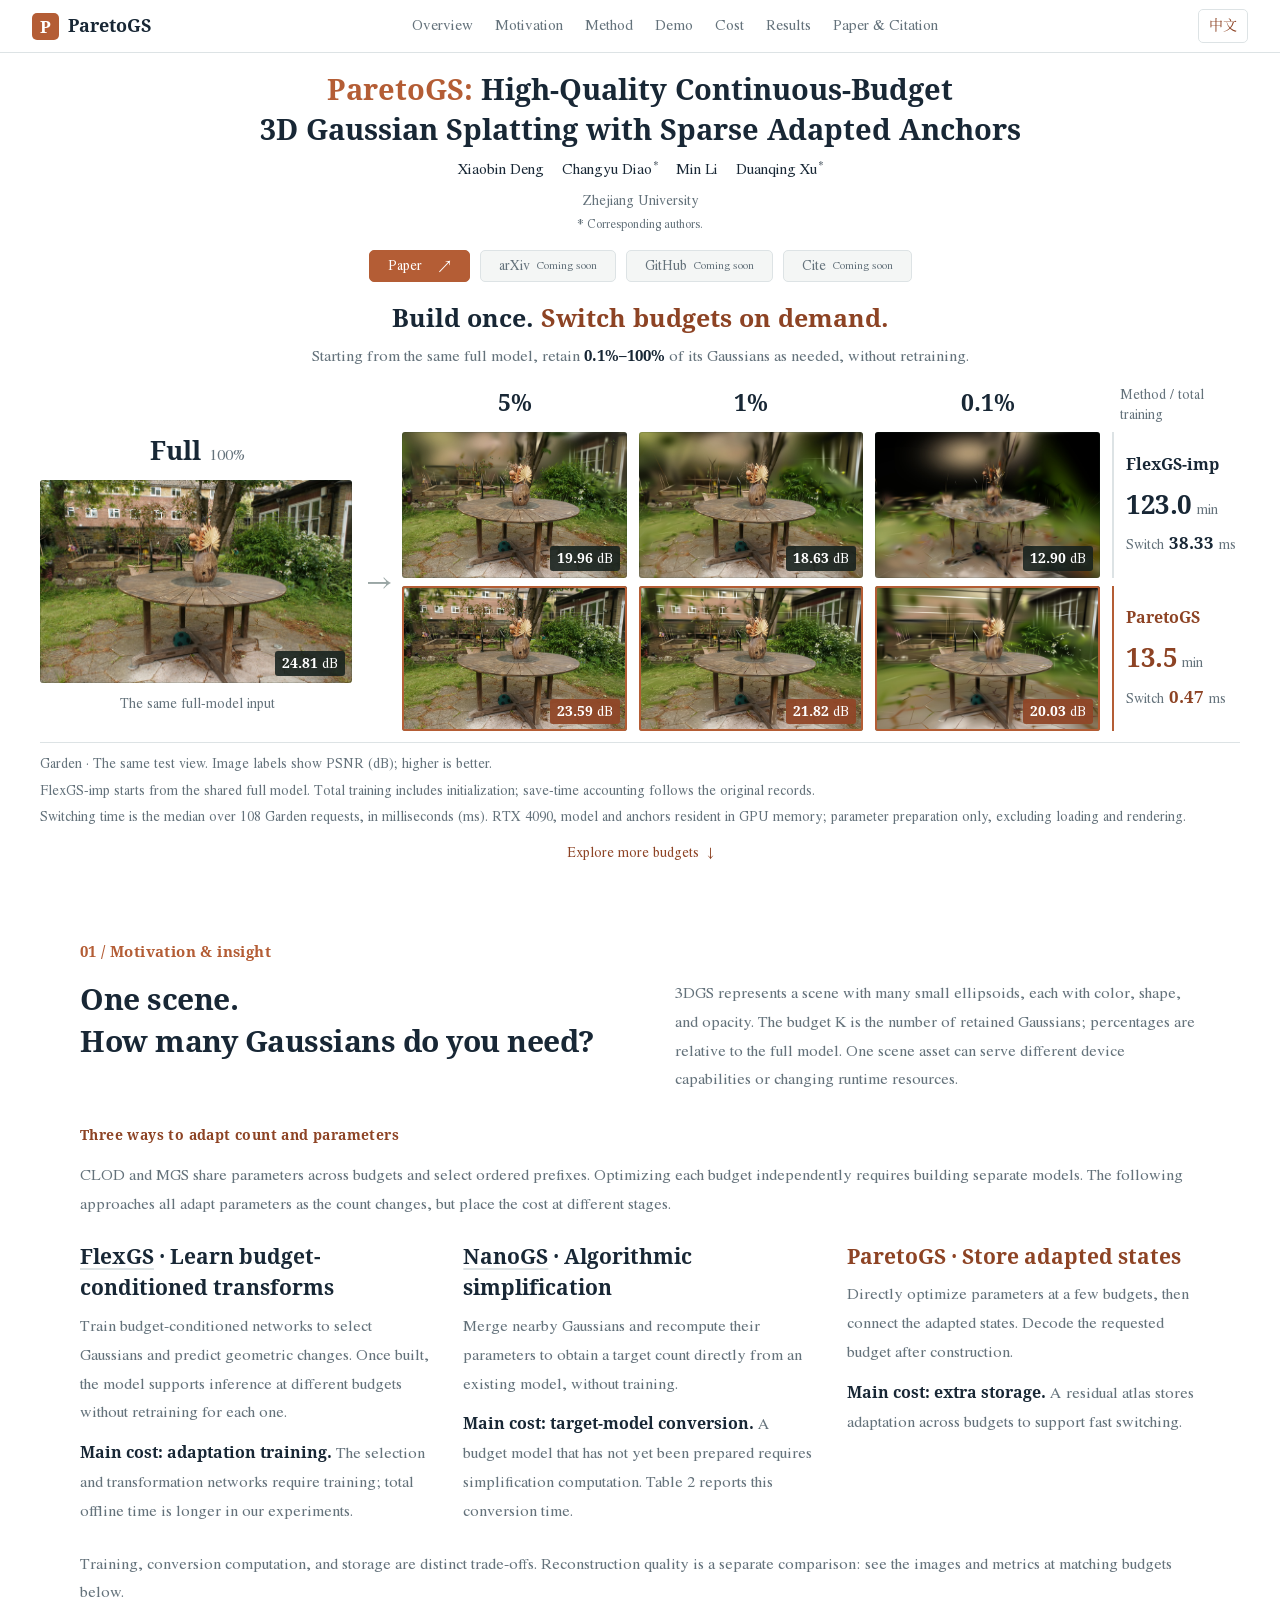
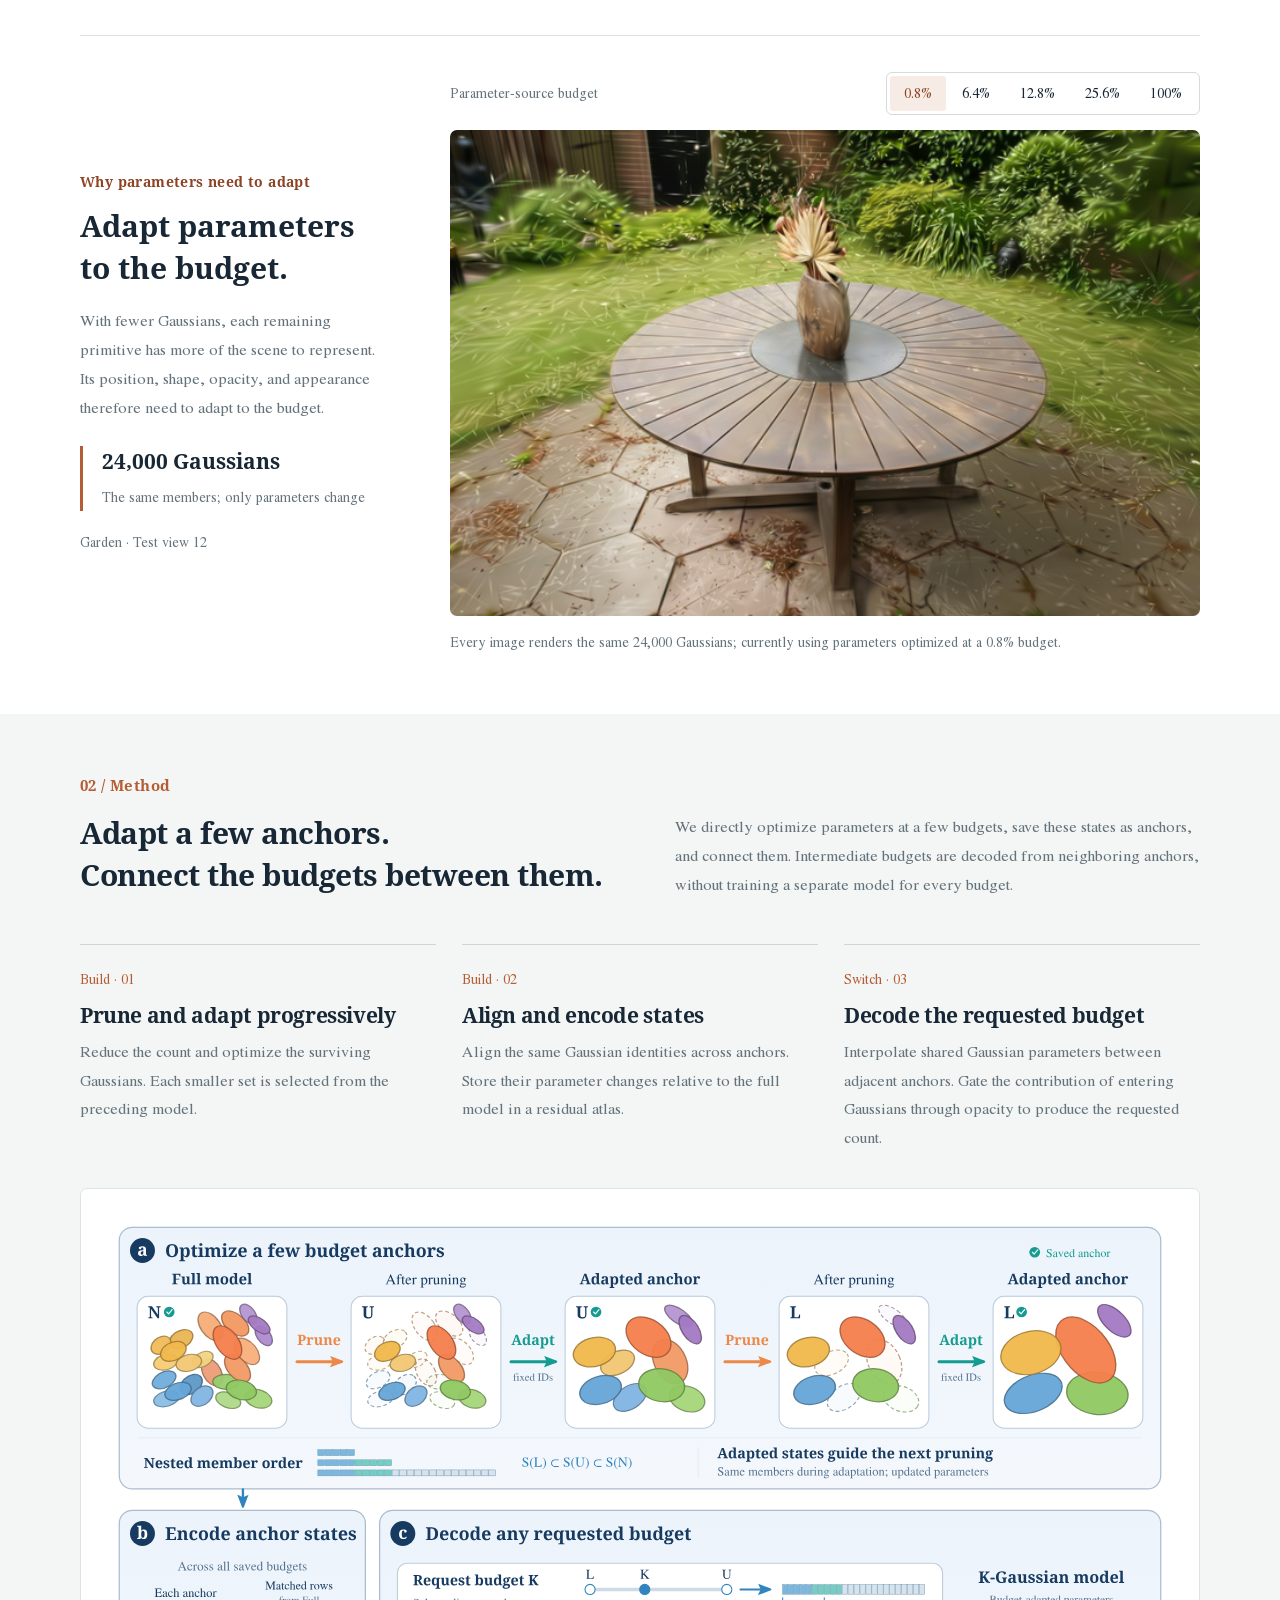
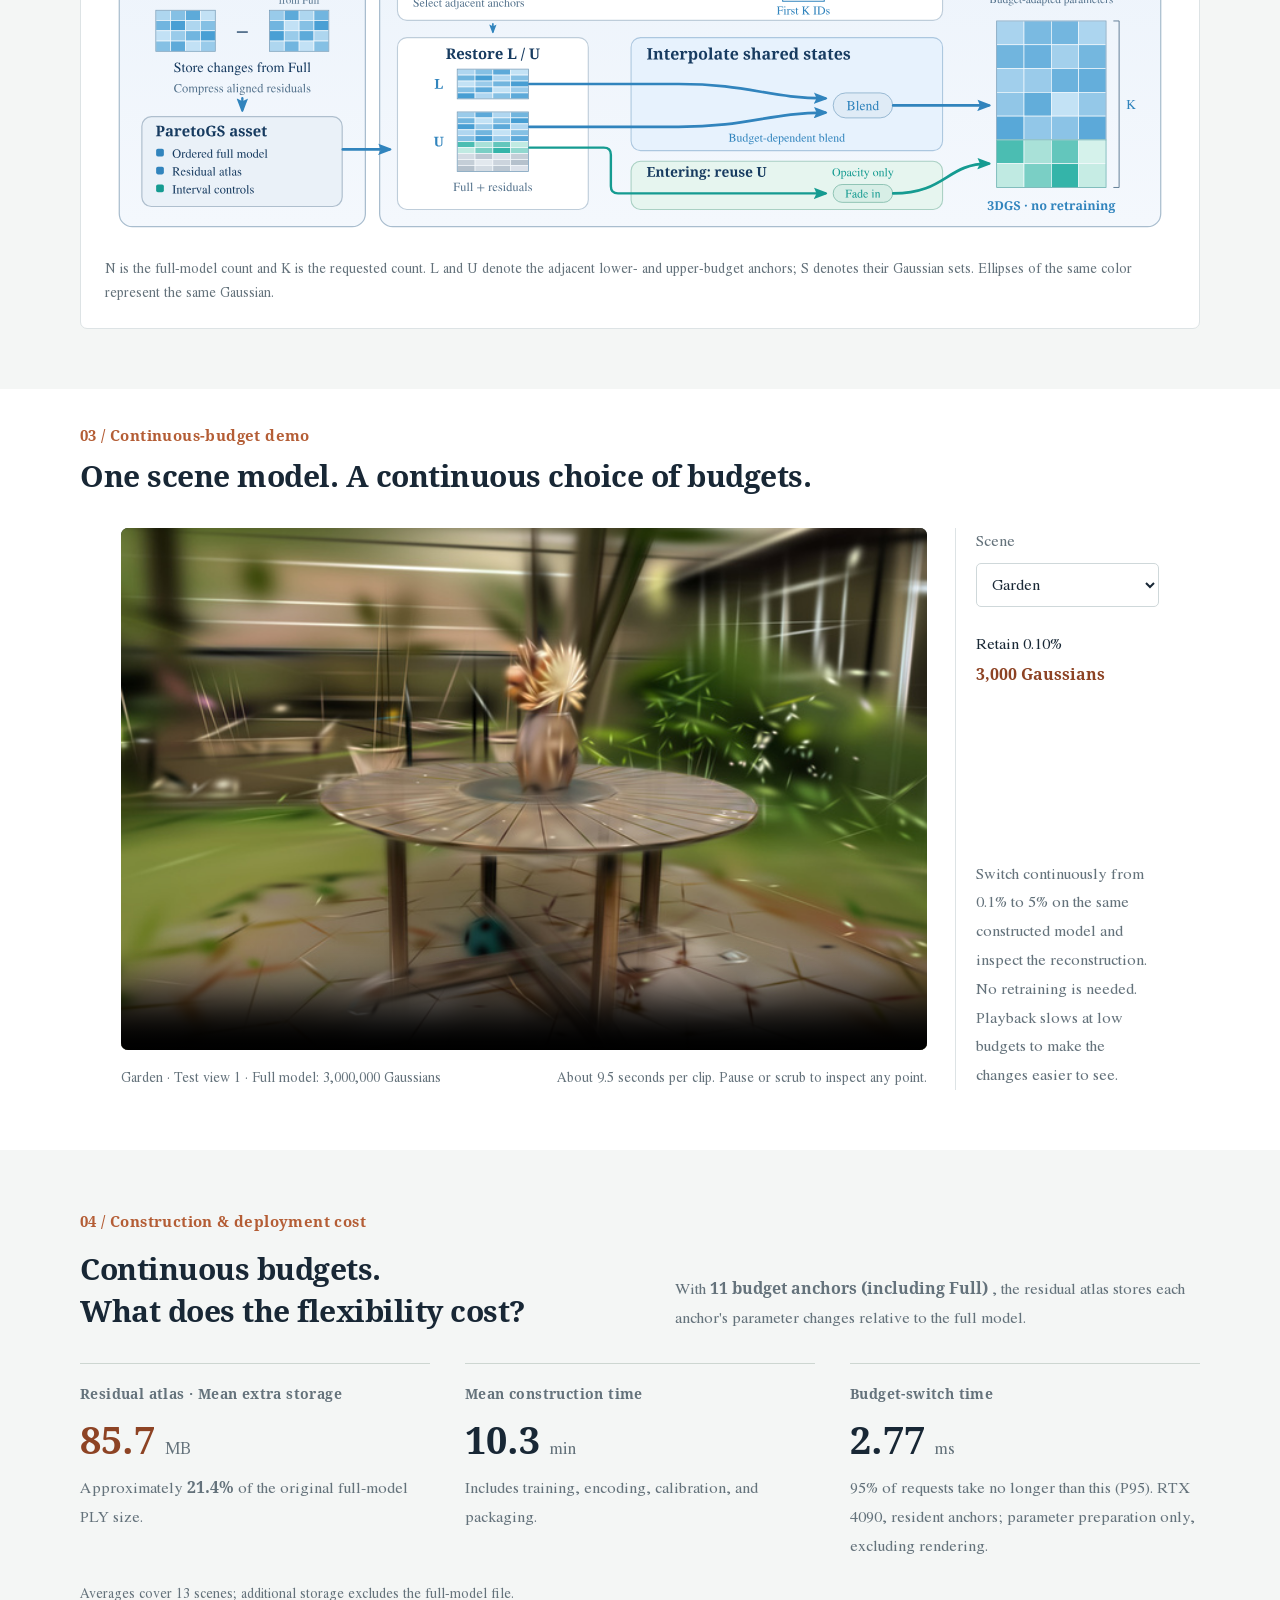
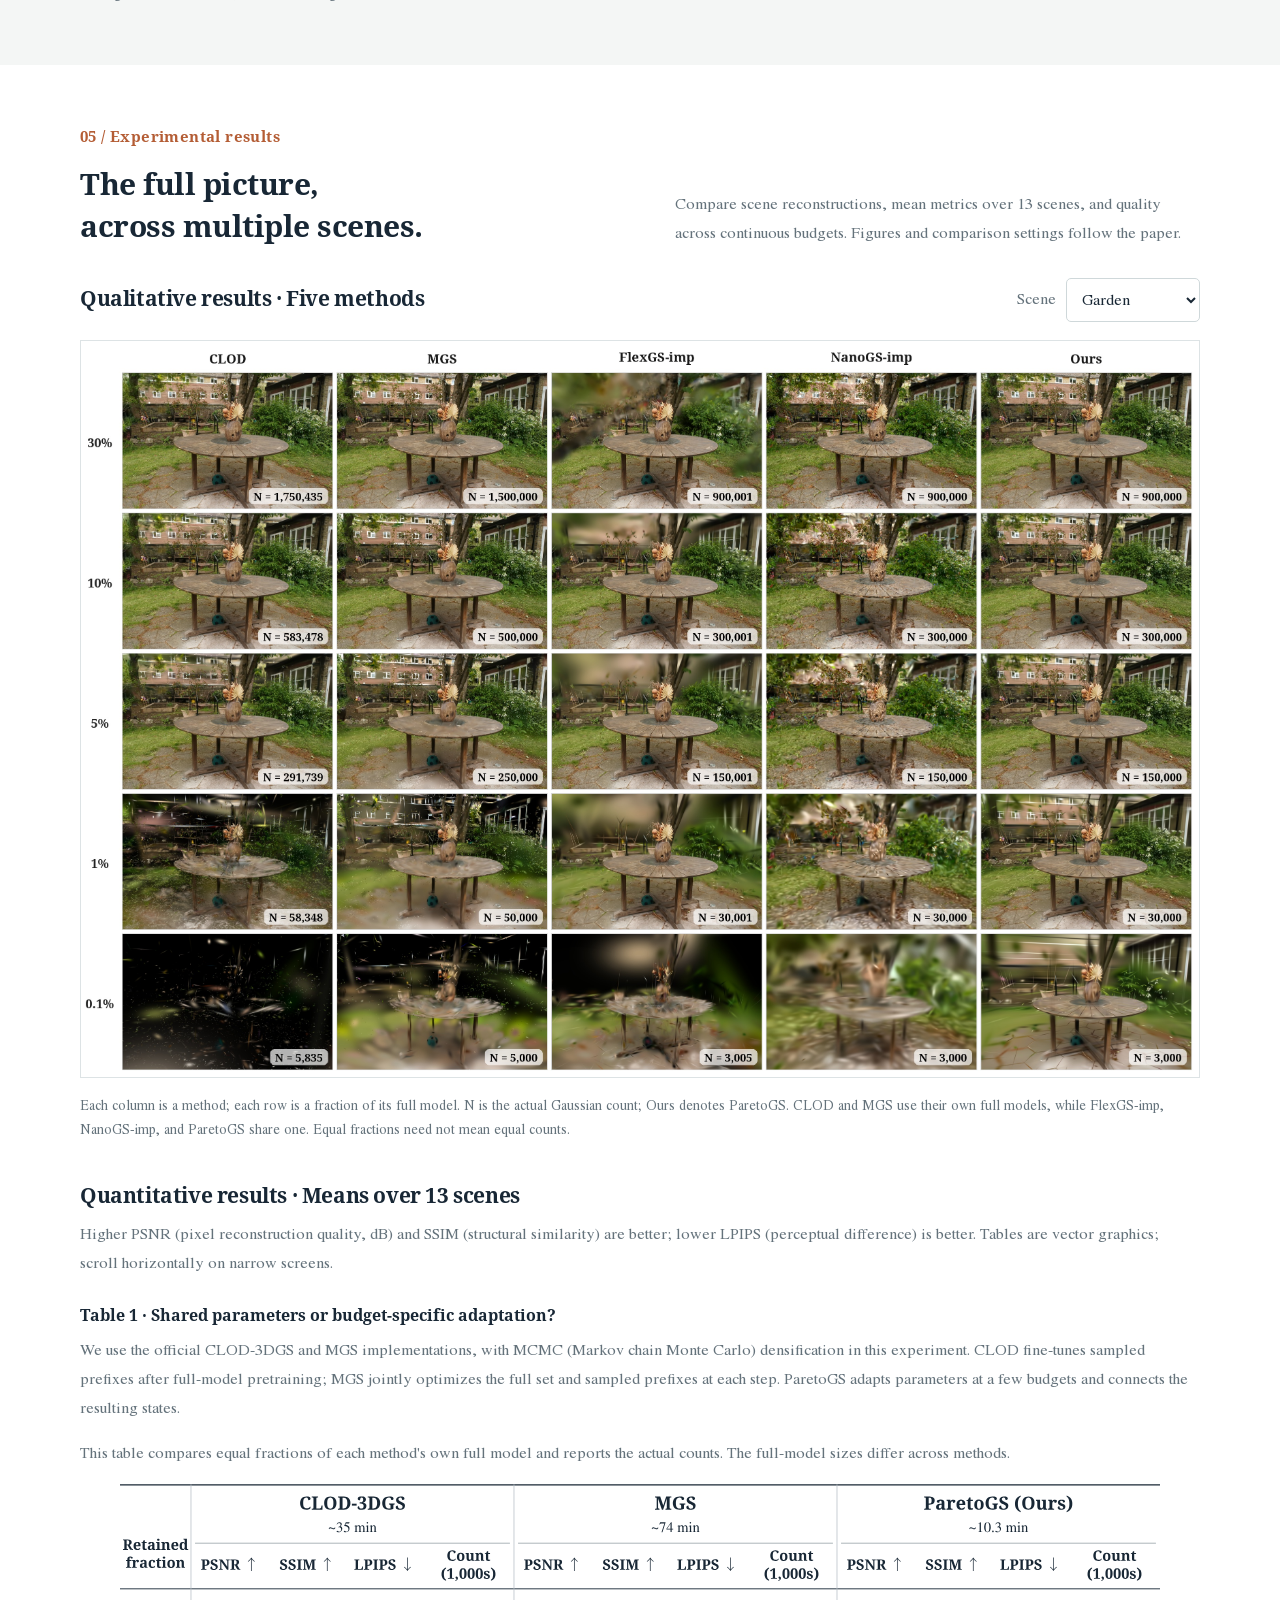
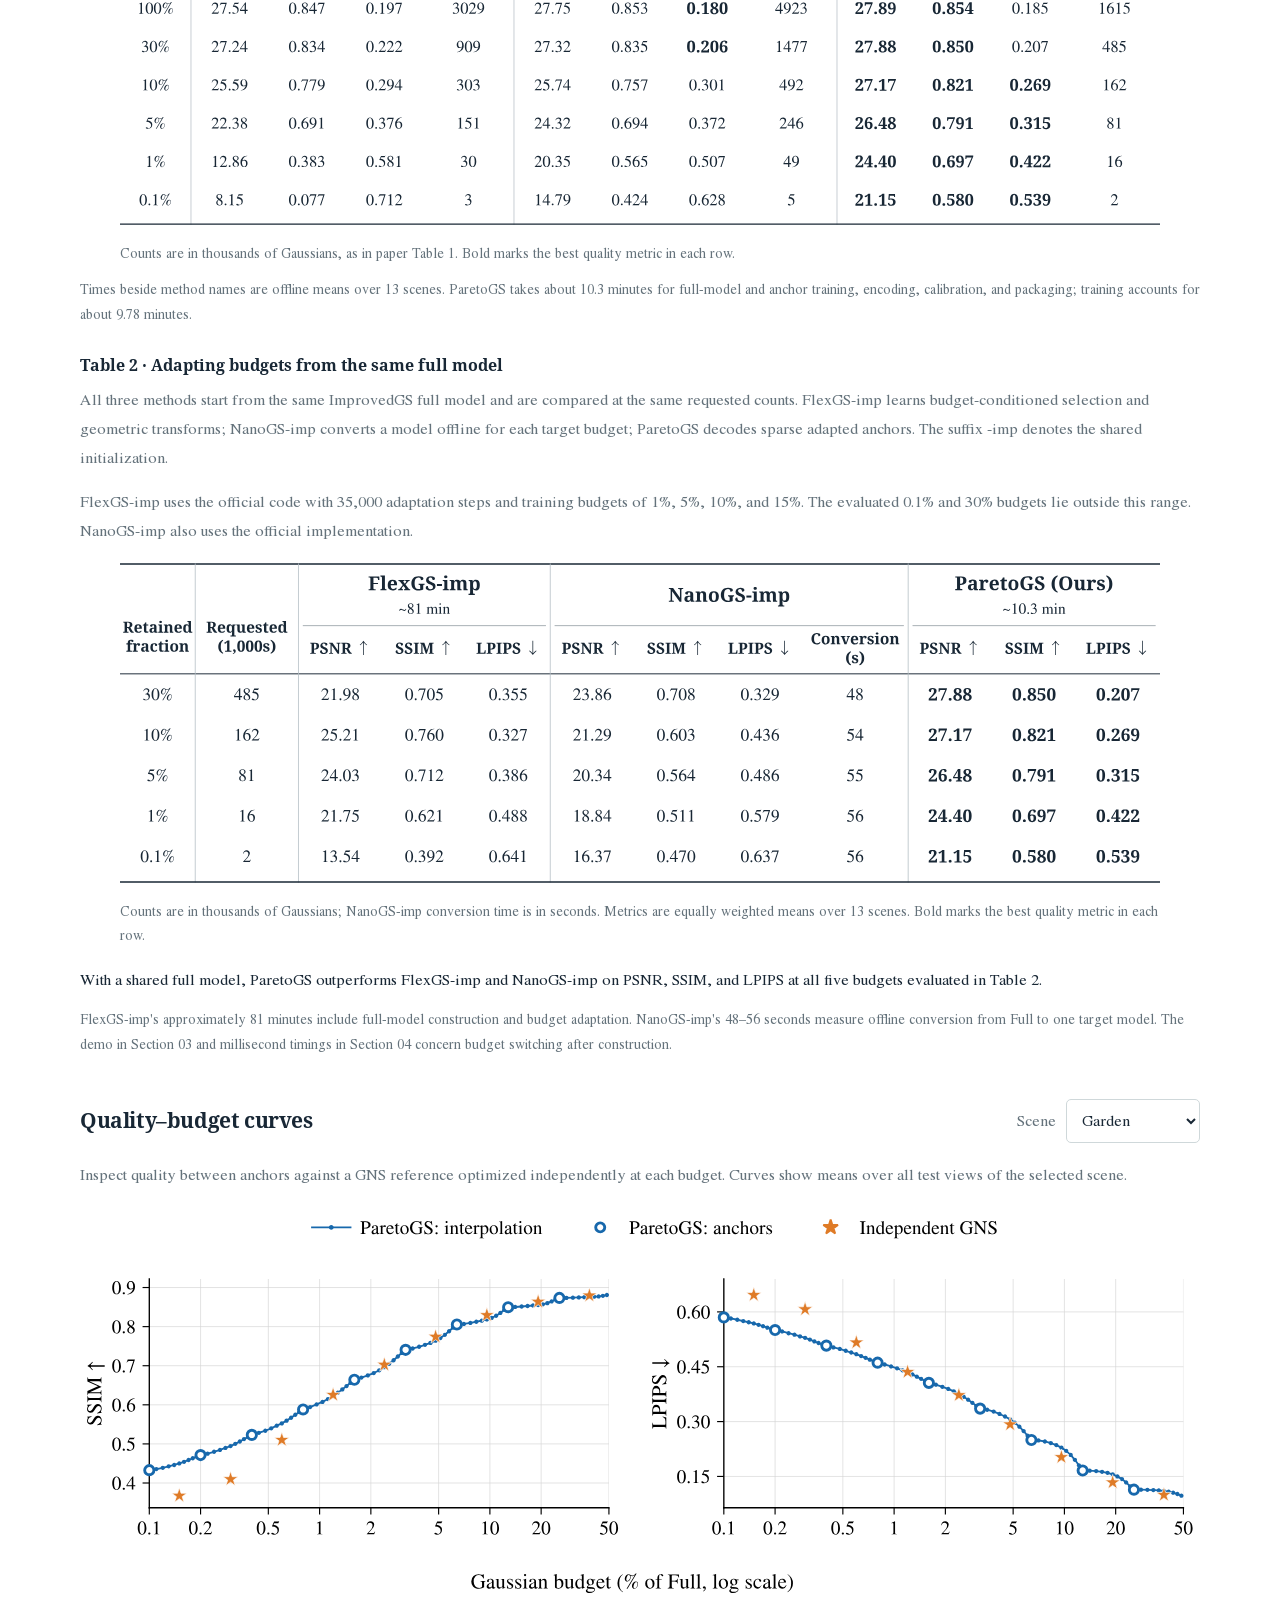
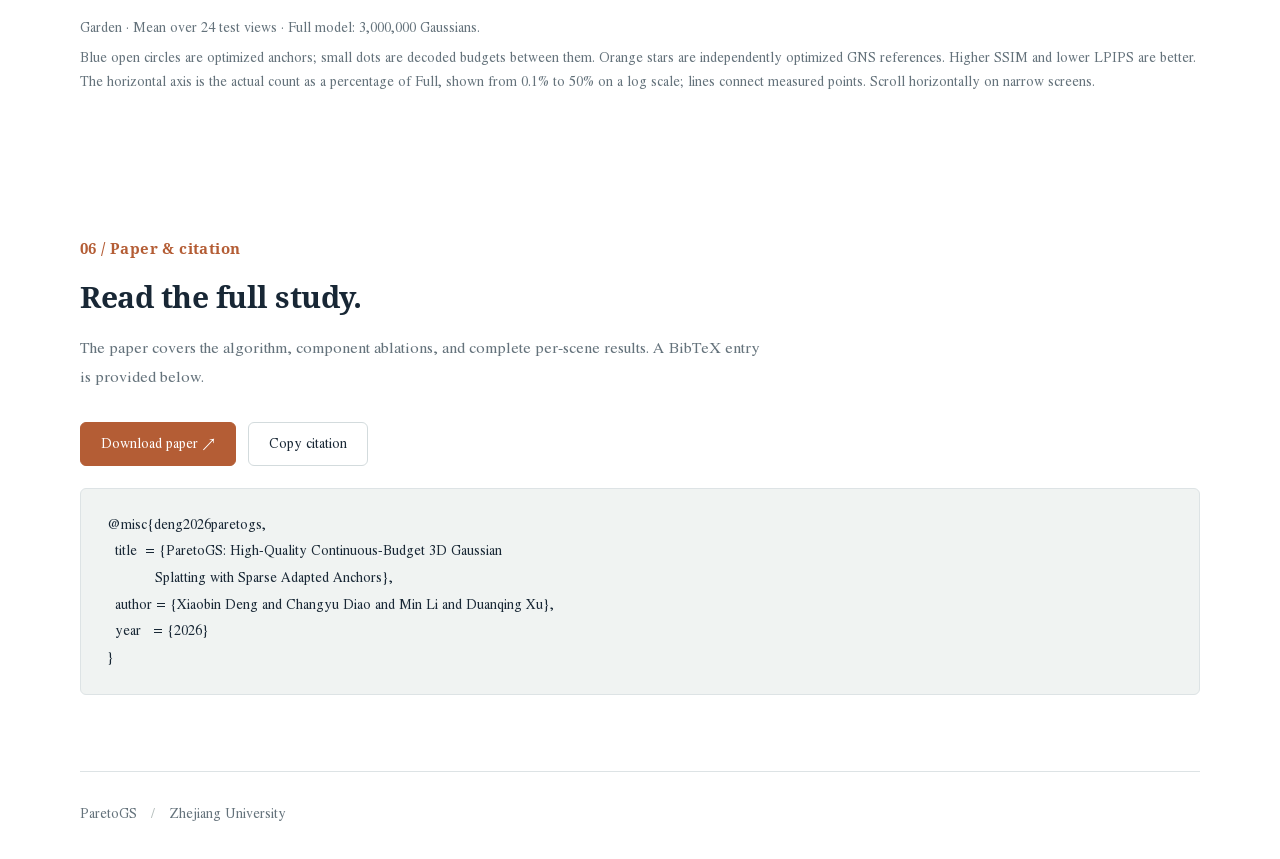
==== index.html @ bfd6d52d "init" ====
<!doctype html>
<html lang="en">
<head>
  <meta charset="utf-8">
  <meta name="viewport" content="width=device-width, initial-scale=1">
  <link rel="alternate" hreflang="en" href="./">
  <link rel="alternate" hreflang="zh-CN" href="zh.html">
  <meta name="description" content="ParetoGS connects sparse adapted anchors to decode high-quality 3D Gaussian Splatting (3DGS) scenes at continuous Gaussian-count budgets. Explore the method, interactive demos, results, and paper.">
  <title>ParetoGS: High-Quality Continuous-Budget 3D Gaussian Splatting with Sparse Adapted Anchors</title>
  <link rel="stylesheet" href="style.css?v=2315cd05eb31">
  <script src="app.js?v=b6374b1d3e6d" defer></script>
  <meta name="robots" content="index, follow, max-image-preview:large, max-snippet:-1, max-video-preview:-1">
  <meta name="author" content="Xiaobin Deng, Changyu Diao, Min Li, Duanqing Xu">
  <meta name="citation_title" content="ParetoGS: High-Quality Continuous-Budget 3D Gaussian Splatting with Sparse Adapted Anchors">
  <meta name="citation_author" content="Xiaobin Deng">
  <meta name="citation_author" content="Changyu Diao">
  <meta name="citation_author" content="Min Li">
  <meta name="citation_author" content="Duanqing Xu">
  <meta name="citation_publication_date" content="2026">
  <meta name="citation_language" content="en">
  <meta property="og:type" content="article">
  <meta property="og:site_name" content="ParetoGS">
  <meta property="og:title" content="ParetoGS: High-Quality Continuous-Budget 3D Gaussian Splatting with Sparse Adapted Anchors">
  <meta property="og:description" content="ParetoGS connects sparse adapted anchors to decode high-quality 3D Gaussian Splatting (3DGS) scenes at continuous Gaussian-count budgets. Explore the method, interactive demos, results, and paper.">
  <meta property="og:locale" content="en_US">
  <meta property="og:locale:alternate" content="zh_CN">
  <meta name="twitter:card" content="summary">
  <meta name="twitter:title" content="ParetoGS: High-Quality Continuous-Budget 3D Gaussian Splatting with Sparse Adapted Anchors">
  <meta name="twitter:description" content="ParetoGS connects sparse adapted anchors to decode high-quality 3D Gaussian Splatting (3DGS) scenes at continuous Gaussian-count budgets. Explore the method, interactive demos, results, and paper.">
  <link rel="alternate" hreflang="x-default" href="./">
  <script type="application/ld+json">
{
  "@context": "https://schema.org",
  "@type": "ScholarlyArticle",
  "name": "ParetoGS: High-Quality Continuous-Budget 3D Gaussian Splatting with Sparse Adapted Anchors",
  "headline": "ParetoGS: High-Quality Continuous-Budget 3D Gaussian Splatting with Sparse Adapted Anchors",
  "description": "ParetoGS connects sparse adapted anchors to decode high-quality 3D Gaussian Splatting (3DGS) scenes at continuous Gaussian-count budgets. Explore the method, interactive demos, results, and paper.",
  "author": [
    {
      "@type": "Person",
      "name": "Xiaobin Deng",
      "affiliation": {
        "@type": "Organization",
        "name": "Zhejiang University"
      }
    },
    {
      "@type": "Person",
      "name": "Changyu Diao",
      "affiliation": {
        "@type": "Organization",
        "name": "Zhejiang University"
      }
    },
    {
      "@type": "Person",
      "name": "Min Li",
      "affiliation": {
        "@type": "Organization",
        "name": "Zhejiang University"
      }
    },
    {
      "@type": "Person",
      "name": "Duanqing Xu",
      "affiliation": {
        "@type": "Organization",
        "name": "Zhejiang University"
      }
    }
  ],
  "inLanguage": "en",
  "keywords": [
    "3D Gaussian Splatting",
    "3DGS",
    "continuous budget",
    "level of detail",
    "ParetoGS"
  ],
  "isAccessibleForFree": true,
  "encoding": {
    "@type": "MediaObject",
    "encodingFormat": "application/pdf",
    "contentUrl": "assets/paper.pdf"
  }
}
  </script>
</head>
<body class="pareto">
  <header class="site-header">
    <nav class="nav-wrap" aria-label="Main navigation">
      <a class="wordmark" href="#overview"><span class="brand-mark" aria-hidden="true">P</span>ParetoGS</a>
      <div class="nav-links"><a href="#overview">Overview</a><a href="#insight">Motivation</a><a href="#method">Method</a><a href="#explore">Demo</a><a href="#cost">Cost</a><a href="#results">Results</a><a href="#citation">Paper &amp; Citation</a></div>
      <div class="nav-actions"><a class="language-toggle" href="zh.html" lang="zh-CN" hreflang="zh-CN" aria-label="切换为中文">中文</a></div>
    </nav>
  </header>

  <main>
    <section class="paper-overview" id="overview">
      <div class="paper-heading">
        <h1><span>ParetoGS:</span> High-Quality Continuous-Budget <br class="paper-title-break">3D Gaussian Splatting with Sparse Adapted Anchors</h1>
        <p class="authors"><span class="author-name">Xiaobin Deng</span> <span class="author-name">Changyu Diao<sup>*</sup></span> <span class="author-name">Min Li</span> <span class="author-name">Duanqing Xu<sup>*</sup></span></p><p class="affiliation">Zhejiang University</p><p class="author-note">* Corresponding authors.</p>
        <div class="resource-links"><a class="button primary" href="assets/paper.pdf" target="_blank" rel="noopener">Paper <span aria-hidden="true">↗</span></a><button class="button resource-pending" type="button" disabled aria-label="arXiv: Coming soon"><span>arXiv</span><span class="resource-status">Coming soon</span></button><button class="button resource-pending" type="button" disabled aria-label="GitHub: Coming soon"><span>GitHub</span><span class="resource-status">Coming soon</span></button><button class="button resource-pending" type="button" disabled aria-label="Cite: Coming soon"><span>Cite</span><span class="resource-status">Coming soon</span></button></div>
      </div>

<div class="task-intro">
        <h2>Build once. <span>Switch budgets on demand.</span></h2>
        <p>Starting from the same full model, retain  <strong>0.1%–100%</strong>  of its Gaussians as needed, without retraining.</p>
      </div>

      <figure class="budget-teaser" aria-label="Shared full model: reconstruction quality and training time as the budget decreases">
        <div class="teaser-grid">
          <div class="teaser-reference">
            <div class="teaser-reference-title"><strong>Full</strong><span>100%</span></div>
            <div class="teaser-photo">
                <img src="assets/cover/garden-view1-full-full.jpg" width="649" height="420" alt="Shared full model, 100% budget, the same Garden test view, PSNR 24.81 dB" decoding="async" fetchpriority="high">
                <span class="teaser-psnr"><strong>24.81</strong><span>dB</span></span>
              </div>
            <p>The same full-model input</p>
          </div>
          <div class="teaser-flow" aria-hidden="true">→</div>
          <div class="teaser-budget" data-budget="5">5%</div>
          <div class="teaser-budget" data-budget="1">1%</div>
          <div class="teaser-budget" data-budget="0p1">0.1%</div>
          <div class="teaser-method-heading">Method / total training</div>
            <div class="teaser-result teaser-flex" data-budget="5" data-method="flex">
              <div class="teaser-photo">
                <img src="assets/cover/garden-view1-flex-5.jpg" width="649" height="420" alt="FlexGS-imp, 5% budget, the same Garden test view, PSNR 19.96 dB" decoding="async">
                <span class="teaser-psnr"><strong>19.96</strong><span>dB</span></span>
              </div>
            </div>
            <div class="teaser-result teaser-flex" data-budget="1" data-method="flex">
              <div class="teaser-photo">
                <img src="assets/cover/garden-view1-flex-1.jpg" width="649" height="420" alt="FlexGS-imp, 1% budget, the same Garden test view, PSNR 18.63 dB" decoding="async">
                <span class="teaser-psnr"><strong>18.63</strong><span>dB</span></span>
              </div>
            </div>
            <div class="teaser-result teaser-flex" data-budget="0p1" data-method="flex">
              <div class="teaser-photo">
                <img src="assets/cover/garden-view1-flex-0p1.jpg" width="649" height="420" alt="FlexGS-imp, 0.1% budget, the same Garden test view, PSNR 12.90 dB" decoding="async">
                <span class="teaser-psnr"><strong>12.90</strong><span>dB</span></span>
              </div>
            </div>
            <div class="teaser-result teaser-ours" data-budget="5" data-method="ours">
              <div class="teaser-photo">
                <img src="assets/cover/garden-view1-ours-5.jpg" width="649" height="420" alt="ParetoGS, 5% budget, the same Garden test view, PSNR 23.59 dB" decoding="async">
                <span class="teaser-psnr"><strong>23.59</strong><span>dB</span></span>
              </div>
            </div>
            <div class="teaser-result teaser-ours" data-budget="1" data-method="ours">
              <div class="teaser-photo">
                <img src="assets/cover/garden-view1-ours-1.jpg" width="649" height="420" alt="ParetoGS, 1% budget, the same Garden test view, PSNR 21.82 dB" decoding="async">
                <span class="teaser-psnr"><strong>21.82</strong><span>dB</span></span>
              </div>
            </div>
            <div class="teaser-result teaser-ours" data-budget="0p1" data-method="ours">
              <div class="teaser-photo">
                <img src="assets/cover/garden-view1-ours-0p1.jpg" width="649" height="420" alt="ParetoGS, 0.1% budget, the same Garden test view, PSNR 20.03 dB" decoding="async">
                <span class="teaser-psnr"><strong>20.03</strong><span>dB</span></span>
              </div>
            </div>
          <div class="teaser-method teaser-flex">
            <strong class="teaser-method-name">FlexGS-imp</strong>

            <div class="teaser-time-label">Total training</div><div class="teaser-time"><strong>123.0</strong><span>min</span></div>
            <div class="teaser-switch" title="Median parameter-preparation time over 108 Garden requests; RTX 4090, model and anchors resident in GPU memory. Excludes loading and rendering."><span>Switch</span><strong>38.33</strong><span>ms</span></div>

          </div>
          <div class="teaser-method teaser-ours">
            <strong class="teaser-method-name">ParetoGS</strong>

            <div class="teaser-time-label">Total training</div><div class="teaser-time"><strong>13.5</strong><span>min</span></div>
            <div class="teaser-switch" title="Median parameter-preparation time over 108 Garden requests; RTX 4090, model and anchors resident in GPU memory. Excludes loading and rendering."><span>Switch</span><strong>0.47</strong><span>ms</span></div>

          </div>
        </div>
        <figcaption>
          <span>Garden · The same test view. Image labels show PSNR (dB); higher is better.</span>
          <span>FlexGS-imp starts from the shared full model. Total training includes initialization; save-time accounting follows the original records.</span>
          <span class="teaser-timing-note">Switching time is the median over 108 Garden requests, in milliseconds (ms). RTX 4090, model and anchors resident in GPU memory; parameter preparation only, excluding loading and rendering.</span>
        </figcaption>
      </figure>
      <a class="teaser-explore" href="#explore">Explore more budgets <span aria-hidden="true">↓</span></a>
    </section>

    <section class="section shell" id="insight">
      <div class="section-intro">
        <span class="section-number">01 / Motivation &amp; insight</span>
        <h2>One scene.<br>How many Gaussians do you need?</h2>
        <p>3DGS represents a scene with many small ellipsoids, each with color, shape, and opacity. The budget K is the number of retained Gaussians; percentages are relative to the full model. One scene asset can serve different device capabilities or changing runtime resources.</p>
      </div>
      <div class="prior-work">
        <span class="mini-label">Three ways to adapt count and parameters</span>
        <p class="prior-context">CLOD and MGS share parameters across budgets and select ordered prefixes. Optimizing each budget independently requires building separate models. The following approaches all adapt parameters as the count changes, but place the cost at different stages.</p>
        <div class="prior-approaches">
          <article><h3><a href="https://flexgs.github.io/" target="_blank" rel="noopener">FlexGS</a> · Learn budget-conditioned transforms</h3><p>Train budget-conditioned networks to select Gaussians and predict geometric changes. Once built, the model supports inference at different budgets without retraining for each one.</p><p class="approach-cost"><strong>Main cost: adaptation training.</strong> The selection and transformation networks require training; total offline time is longer in our experiments.</p></article>
          <article><h3><a href="https://arxiv.org/abs/2603.16103" target="_blank" rel="noopener">NanoGS</a> · Algorithmic simplification</h3><p>Merge nearby Gaussians and recompute their parameters to obtain a target count directly from an existing model, without training.</p><p class="approach-cost"><strong>Main cost: target-model conversion.</strong> A budget model that has not yet been prepared requires simplification computation. Table 2 reports this conversion time.</p></article>
          <article class="approach-ours"><h3>ParetoGS · Store adapted states</h3><p>Directly optimize parameters at a few budgets, then connect the adapted states. Decode the requested budget after construction.</p><p class="approach-cost"><strong>Main cost: extra storage.</strong> A residual atlas stores adaptation across budgets to support fast switching.</p></article>
        </div>
        <p class="tradeoff-note">Training, conversion computation, and storage are distinct trade-offs. Reconstruction quality is a separate comparison: see the images and metrics at matching budgets below.</p>
      </div>
      <div class="insight-layout">
        <div class="insight-copy">
          <span class="mini-label">Why parameters need to adapt</span>
          <h3>Adapt parameters<br>to the budget.</h3>
          <p>With fewer Gaussians, each remaining primitive has more of the scene to represent. Its position, shape, opacity, and appearance therefore need to adapt to the budget.</p>
          <div class="identity-stamp"><strong>24,000 Gaussians</strong><span>The same members; only parameters change</span></div>
          <p class="insight-view">Garden · Test view 12</p>
        </div>
      <div class="insight-viewer">
        <div class="insight-controls"><span class="control-label">Parameter-source budget</span><div class="segmented" role="group" aria-label="Choose the budget from which these Gaussians take their parameters"><button data-state="0p8" class="active" aria-pressed="true">0.8%</button><button data-state="6p4">6.4%</button><button data-state="12p8">12.8%</button><button data-state="25p6">25.6%</button><button data-state="100">100%</button></div></div>
        <figure class="insight-stage" id="insight-stage"><img id="state-image" src="assets/insight/fixed-0p8.jpg" width="649" height="420" loading="lazy" alt="The same 24,000 Gaussians, using parameters optimized at a 0.8% budget"></figure>
        <p class="insight-caption" id="state-caption" aria-live="polite">Every image renders the same 24,000 Gaussians; currently using parameters optimized at a 0.8% budget.</p>
      </div></div>
    </section>

    <section class="section tinted" id="method"><div class="shell">
      <div class="section-intro"><span class="section-number">02 / Method</span><h2>Adapt a few anchors.<br>Connect the budgets between them.</h2><p>We directly optimize parameters at a few budgets, save these states as anchors, and connect them. Intermediate budgets are decoded from neighboring anchors, without training a separate model for every budget.</p></div>
      <div class="method-steps"><div><span>Build · 01</span><h3>Prune and adapt progressively</h3><p>Reduce the count and optimize the surviving Gaussians. Each smaller set is selected from the preceding model.</p></div><div><span>Build · 02</span><h3>Align and encode states</h3><p>Align the same Gaussian identities across anchors. Store their parameter changes relative to the full model in a residual atlas.</p></div><div><span>Switch · 03</span><h3>Decode the requested budget</h3><p>Interpolate shared Gaussian parameters between adjacent anchors. Gate the contribution of entering Gaussians through opacity to produce the requested count.</p></div></div>
      <p class="scroll-hint">Scroll horizontally to view the full pipeline ↔</p>
      <figure class="wide-figure"><img src="assets/en/method-overview.svg?v=178718189f75" loading="lazy" alt="ParetoGS pipeline: build adapted anchors, encode residuals, and decode within each interval" width="1800" height="1056"><figcaption>N is the full-model count and K is the requested count. L and U denote the adjacent lower- and upper-budget anchors; S denotes their Gaussian sets. Ellipses of the same color represent the same Gaussian.</figcaption></figure>
    </div></section>

    <section class="section shell budget-explorer" id="explore">
      <div class="section-intro"><span class="section-number">03 / Continuous-budget demo</span><h2>One scene model. A continuous choice of budgets.</h2></div>
      <div class="media-layout budget-media">
        <aside class="media-controls" aria-label="Video scene and current budget"><label class="scene-picker">Scene <select id="demo-scene"><option value="garden">Garden</option><option value="bicycle">Bicycle</option><option value="stump">Stump</option><option value="flowers">Flowers</option><option value="treehill">Treehill</option><option value="room">Room</option><option value="counter">Counter</option><option value="kitchen">Kitchen</option><option value="bonsai">Bonsai</option><option value="train">Train</option><option value="truck">Truck</option><option value="playroom">Playroom</option><option value="drjohnson">DrJohnson</option></select></label><div class="demo-readout"><span id="budget-caption">Retain 0.10%</span><strong id="budget-count">3,000 Gaussians</strong></div><p class="demo-description">Switch continuously from 0.1% to 5% on the same constructed model and inspect the reconstruction. No retraining is needed. Playback slows at low budgets to make the changes easier to see.</p></aside>
        <figure class="budget-video"><video id="budget-video" controls muted loop playsinline preload="metadata" poster="assets/demo/garden.jpg" src="assets/demo/garden.mp4" aria-label="Continuous budget demonstration from 0.1% to 5% of the full Gaussian count">Your browser does not support video playback.</video><figcaption><span id="demo-view">Garden · Test view 1 · Full model: 3,000,000 Gaussians</span><span>About 9.5 seconds per clip. Pause or scrub to inspect any point.</span></figcaption></figure>
      </div>
      <script type="application/json" id="demo-data">{"garden":{"src":"assets/demo/garden.mp4","poster":"assets/demo/garden.jpg","fps":30,"budgets":[3000,3000,3000,3000,3000,3000,3000,3000,3000,3000,3000,3000,3000,3000,3000,3000,3050,3100,3151,3203,3256,3310,3364,3420,3476,3534,3592,3651,3711,3773,3835,3898,3962,4028,4094,4162,4231,4300,4371,4444,4517,4591,4667,4744,4823,4902,4983,5065,5149,5234,5320,5408,5497,5588,5680,5774,5869,5966,6064,6165,6266,6370,6475,6582,6690,6801,6913,7027,7143,7261,7381,7503,7626,7752,7880,8010,8142,8277,8413,8552,8693,8837,8983,9131,9282,9435,9590,9749,9910,10073,10239,10408,10580,10755,10932,11113,11296,11482,11672,11864,12060,12259,12462,12667,12876,13089,13305,13524,13748,13974,14205,14440,14678,14920,15166,15417,15671,15930,16192,16460,16731,17007,17288,17573,17863,18158,18458,18763,19072,19387,19707,20032,20363,20699,21040,21388,21740,22099,22464,22835,23212,23595,23984,24380,24782,25191,25607,26029,26459,26896,27339,27791,28249,28716,29189,29671,30161,30659,31164,31679,32202,32733,33273,33822,34380,34948,35525,36111,36707,37313,37928,38554,39191,39837,40495,41163,41842,42533,43235,43948,44674,45411,46160,46922,47696,48483,49284,50097,50924,51764,52618,53487,54369,55267,56179,57106,58048,59006,59980,60970,61976,62999,64038,65095,66170,67262,68372,69500,70647,71813,72998,74203,75427,76672,77937,79223,80531,81860,83211,84584,85980,87399,88841,90307,91798,93313,94852,96418,98009,99626,101271,102942,104641,106368,108123,109907,111721,113565,115439,117344,119281,121249,123250,125284,127352,129453,131590,133761,135969,138213,140494,142812,145169,147565,150000,150000,150000,150000,150000,150000,150000,150000,150000,150000,150000,150000,150000,150000,150000,150000,150000,150000,150000,150000,150000,150000,150000,150000,150000,150000,150000,150000,150000,150000,150000],"full":3000000,"view":1,"label":"花园（Garden）"},"bicycle":{"src":"assets/demo/bicycle.mp4","poster":"assets/demo/bicycle.jpg","fps":30,"budgets":[3000,3000,3000,3000,3000,3000,3000,3000,3000,3000,3000,3000,3000,3000,3000,3000,3050,3100,3151,3203,3256,3310,3364,3420,3476,3534,3592,3651,3711,3773,3835,3898,3962,4028,4094,4162,4231,4300,4371,4444,4517,4591,4667,4744,4823,4902,4983,5065,5149,5234,5320,5408,5497,5588,5680,5774,5869,5966,6064,6165,6266,6370,6475,6582,6690,6801,6913,7027,7143,7261,7381,7503,7626,7752,7880,8010,8142,8277,8413,8552,8693,8837,8983,9131,9282,9435,9590,9749,9910,10073,10239,10408,10580,10755,10932,11113,11296,11482,11672,11864,12060,12259,12462,12667,12876,13089,13305,13524,13748,13974,14205,14440,14678,14920,15166,15417,15671,15930,16192,16460,16731,17007,17288,17573,17863,18158,18458,18763,19072,19387,19707,20032,20363,20699,21040,21388,21740,22099,22464,22835,23212,23595,23984,24380,24782,25191,25607,26029,26459,26896,27339,27791,28249,28716,29189,29671,30161,30659,31164,31679,32202,32733,33273,33822,34380,34948,35525,36111,36707,37313,37928,38554,39191,39837,40495,41163,41842,42533,43235,43948,44674,45411,46160,46922,47696,48483,49284,50097,50924,51764,52618,53487,54369,55267,56179,57106,58048,59006,59980,60970,61976,62999,64038,65095,66170,67262,68372,69500,70647,71813,72998,74203,75427,76672,77937,79223,80531,81860,83211,84584,85980,87399,88841,90307,91798,93313,94852,96418,98009,99626,101271,102942,104641,106368,108123,109907,111721,113565,115439,117344,119281,121249,123250,125284,127352,129453,131590,133761,135969,138213,140494,142812,145169,147565,150000,150000,150000,150000,150000,150000,150000,150000,150000,150000,150000,150000,150000,150000,150000,150000,150000,150000,150000,150000,150000,150000,150000,150000,150000,150000,150000,150000,150000,150000,150000],"full":3000000,"view":4,"label":"自行车（Bicycle）"},"stump":{"src":"assets/demo/stump.mp4","poster":"assets/demo/stump.jpg","fps":30,"budgets":[3000,3000,3000,3000,3000,3000,3000,3000,3000,3000,3000,3000,3000,3000,3000,3000,3050,3100,3151,3203,3256,3310,3364,3420,3476,3534,3592,3651,3711,3773,3835,3898,3962,4028,4094,4162,4231,4300,4371,4444,4517,4591,4667,4744,4823,4902,4983,5065,5149,5234,5320,5408,5497,5588,5680,5774,5869,5966,6064,6165,6266,6370,6475,6582,6690,6801,6913,7027,7143,7261,7381,7503,7626,7752,7880,8010,8142,8277,8413,8552,8693,8837,8983,9131,9282,9435,9590,9749,9910,10073,10239,10408,10580,10755,10932,11113,11296,11482,11672,11864,12060,12259,12462,12667,12876,13089,13305,13524,13748,13974,14205,14440,14678,14920,15166,15417,15671,15930,16192,16460,16731,17007,17288,17573,17863,18158,18458,18763,19072,19387,19707,20032,20363,20699,21040,21388,21740,22099,22464,22835,23212,23595,23984,24380,24782,25191,25607,26029,26459,26896,27339,27791,28249,28716,29189,29671,30161,30659,31164,31679,32202,32733,33273,33822,34380,34948,35525,36111,36707,37313,37928,38554,39191,39837,40495,41163,41842,42533,43235,43948,44674,45411,46160,46922,47696,48483,49284,50097,50924,51764,52618,53487,54369,55267,56179,57106,58048,59006,59980,60970,61976,62999,64038,65095,66170,67262,68372,69500,70647,71813,72998,74203,75427,76672,77937,79223,80531,81860,83211,84584,85980,87399,88841,90307,91798,93313,94852,96418,98009,99626,101271,102942,104641,106368,108123,109907,111721,113565,115439,117344,119281,121249,123250,125284,127352,129453,131590,133761,135969,138213,140494,142812,145169,147565,150000,150000,150000,150000,150000,150000,150000,150000,150000,150000,150000,150000,150000,150000,150000,150000,150000,150000,150000,150000,150000,150000,150000,150000,150000,150000,150000,150000,150000,150000,150000],"full":3000000,"view":0,"label":"树桩（Stump）"},"flowers":{"src":"assets/demo/flowers.mp4","poster":"assets/demo/flowers.jpg","fps":30,"budgets":[1500,1500,1500,1500,1500,1500,1500,1500,1500,1500,1500,1500,1500,1500,1500,1500,1525,1550,1575,1601,1628,1655,1682,1710,1738,1767,1796,1826,1856,1886,1917,1949,1981,2014,2047,2081,2115,2150,2186,2222,2258,2296,2334,2372,2411,2451,2491,2533,2574,2617,2660,2704,2749,2794,2840,2887,2935,2983,3032,3082,3133,3185,3237,3291,3345,3400,3456,3514,3571,3630,3690,3751,3813,3876,3940,4005,4071,4138,4207,4276,4347,4418,4491,4565,4641,4717,4795,4874,4955,5037,5120,5204,5290,5377,5466,5556,5648,5741,5836,5932,6030,6130,6231,6334,6438,6544,6652,6762,6874,6987,7103,7220,7339,7460,7583,7708,7835,7965,8096,8230,8366,8504,8644,8787,8932,9079,9229,9381,9536,9693,9853,10016,10181,10349,10520,10694,10870,11050,11232,11417,11606,11797,11992,12190,12391,12596,12803,13015,13229,13448,13670,13895,14125,14358,14595,14836,15080,15329,15582,15839,16101,16366,16637,16911,17190,17474,17762,18055,18353,18656,18964,19277,19595,19919,20247,20582,20921,21266,21617,21974,22337,22705,23080,23461,23848,24242,24642,25048,25462,25882,26309,26743,27185,27633,28089,28553,29024,29503,29990,30485,30988,31499,32019,32548,33085,33631,34186,34750,35323,35906,36499,37101,37714,38336,38969,39612,40265,40930,41605,42292,42990,43699,44421,45154,45899,46656,47426,48209,49005,49813,50635,51471,52320,53184,54061,54954,55861,56782,57720,58672,59640,60625,61625,62642,63676,64727,65795,66881,67984,69106,70247,71406,72585,73782,75000,75000,75000,75000,75000,75000,75000,75000,75000,75000,75000,75000,75000,75000,75000,75000,75000,75000,75000,75000,75000,75000,75000,75000,75000,75000,75000,75000,75000,75000,75000],"full":1500000,"view":0,"label":"花卉（Flowers）"},"treehill":{"src":"assets/demo/treehill.mp4","poster":"assets/demo/treehill.jpg","fps":30,"budgets":[1500,1500,1500,1500,1500,1500,1500,1500,1500,1500,1500,1500,1500,1500,1500,1500,1525,1550,1575,1601,1628,1655,1682,1710,1738,1767,1796,1826,1856,1886,1917,1949,1981,2014,2047,2081,2115,2150,2186,2222,2258,2296,2334,2372,2411,2451,2491,2533,2574,2617,2660,2704,2749,2794,2840,2887,2935,2983,3032,3082,3133,3185,3237,3291,3345,3400,3456,3514,3571,3630,3690,3751,3813,3876,3940,4005,4071,4138,4207,4276,4347,4418,4491,4565,4641,4717,4795,4874,4955,5037,5120,5204,5290,5377,5466,5556,5648,5741,5836,5932,6030,6130,6231,6334,6438,6544,6652,6762,6874,6987,7103,7220,7339,7460,7583,7708,7835,7965,8096,8230,8366,8504,8644,8787,8932,9079,9229,9381,9536,9693,9853,10016,10181,10349,10520,10694,10870,11050,11232,11417,11606,11797,11992,12190,12391,12596,12803,13015,13229,13448,13670,13895,14125,14358,14595,14836,15080,15329,15582,15839,16101,16366,16637,16911,17190,17474,17762,18055,18353,18656,18964,19277,19595,19919,20247,20582,20921,21266,21617,21974,22337,22705,23080,23461,23848,24242,24642,25048,25462,25882,26309,26743,27185,27633,28089,28553,29024,29503,29990,30485,30988,31499,32019,32548,33085,33631,34186,34750,35323,35906,36499,37101,37714,38336,38969,39612,40265,40930,41605,42292,42990,43699,44421,45154,45899,46656,47426,48209,49005,49813,50635,51471,52320,53184,54061,54954,55861,56782,57720,58672,59640,60625,61625,62642,63676,64727,65795,66881,67984,69106,70247,71406,72585,73782,75000,75000,75000,75000,75000,75000,75000,75000,75000,75000,75000,75000,75000,75000,75000,75000,75000,75000,75000,75000,75000,75000,75000,75000,75000,75000,75000,75000,75000,75000,75000],"full":1500000,"view":0,"label":"树坡（Treehill）"},"room":{"src":"assets/demo/room.mp4","poster":"assets/demo/room.jpg","fps":30,"budgets":[1000,1000,1000,1000,1000,1000,1000,1000,1000,1000,1000,1000,1000,1000,1000,1000,1017,1033,1050,1068,1085,1103,1121,1140,1159,1178,1197,1217,1237,1258,1278,1299,1321,1343,1365,1387,1410,1433,1457,1481,1506,1530,1556,1581,1608,1634,1661,1688,1716,1745,1773,1803,1832,1863,1893,1925,1956,1989,2021,2055,2089,2123,2158,2194,2230,2267,2304,2342,2381,2420,2460,2501,2542,2584,2627,2670,2714,2759,2804,2851,2898,2946,2994,3044,3094,3145,3197,3250,3303,3358,3413,3469,3527,3585,3644,3704,3765,3827,3891,3955,4020,4086,4154,4222,4292,4363,4435,4508,4583,4658,4735,4813,4893,4973,5055,5139,5224,5310,5397,5487,5577,5669,5763,5858,5954,6053,6153,6254,6357,6462,6569,6677,6788,6900,7013,7129,7247,7366,7488,7612,7737,7865,7995,8127,8261,8397,8536,8676,8820,8965,9113,9264,9416,9572,9730,9890,10054,10220,10388,10560,10734,10911,11091,11274,11460,11649,11842,12037,12236,12438,12643,12851,13064,13279,13498,13721,13947,14178,14412,14649,14891,15137,15387,15641,15899,16161,16428,16699,16975,17255,17539,17829,18123,18422,18726,19035,19349,19669,19993,20323,20659,21000,21346,21698,22057,22421,22791,23167,23549,23938,24333,24734,25142,25557,25979,26408,26844,27287,27737,28195,28660,29133,29614,30102,30599,31104,31617,32139,32670,33209,33757,34314,34880,35456,36041,36636,37240,37855,38480,39115,39760,40416,41083,41761,42451,43151,43863,44587,45323,46071,46831,47604,48390,49188,50000,50000,50000,50000,50000,50000,50000,50000,50000,50000,50000,50000,50000,50000,50000,50000,50000,50000,50000,50000,50000,50000,50000,50000,50000,50000,50000,50000,50000,50000,50000],"full":1000000,"view":0,"label":"房间（Room）"},"counter":{"src":"assets/demo/counter.mp4","poster":"assets/demo/counter.jpg","fps":30,"budgets":[1000,1000,1000,1000,1000,1000,1000,1000,1000,1000,1000,1000,1000,1000,1000,1000,1017,1033,1050,1068,1085,1103,1121,1140,1159,1178,1197,1217,1237,1258,1278,1299,1321,1343,1365,1387,1410,1433,1457,1481,1506,1530,1556,1581,1608,1634,1661,1688,1716,1745,1773,1803,1832,1863,1893,1925,1956,1989,2021,2055,2089,2123,2158,2194,2230,2267,2304,2342,2381,2420,2460,2501,2542,2584,2627,2670,2714,2759,2804,2851,2898,2946,2994,3044,3094,3145,3197,3250,3303,3358,3413,3469,3527,3585,3644,3704,3765,3827,3891,3955,4020,4086,4154,4222,4292,4363,4435,4508,4583,4658,4735,4813,4893,4973,5055,5139,5224,5310,5397,5487,5577,5669,5763,5858,5954,6053,6153,6254,6357,6462,6569,6677,6788,6900,7013,7129,7247,7366,7488,7612,7737,7865,7995,8127,8261,8397,8536,8676,8820,8965,9113,9264,9416,9572,9730,9890,10054,10220,10388,10560,10734,10911,11091,11274,11460,11649,11842,12037,12236,12438,12643,12851,13064,13279,13498,13721,13947,14178,14412,14649,14891,15137,15387,15641,15899,16161,16428,16699,16975,17255,17539,17829,18123,18422,18726,19035,19349,19669,19993,20323,20659,21000,21346,21698,22057,22421,22791,23167,23549,23938,24333,24734,25142,25557,25979,26408,26844,27287,27737,28195,28660,29133,29614,30102,30599,31104,31617,32139,32670,33209,33757,34314,34880,35456,36041,36636,37240,37855,38480,39115,39760,40416,41083,41761,42451,43151,43863,44587,45323,46071,46831,47604,48390,49188,50000,50000,50000,50000,50000,50000,50000,50000,50000,50000,50000,50000,50000,50000,50000,50000,50000,50000,50000,50000,50000,50000,50000,50000,50000,50000,50000,50000,50000,50000,50000],"full":1000000,"view":0,"label":"柜台（Counter）"},"kitchen":{"src":"assets/demo/kitchen.mp4","poster":"assets/demo/kitchen.jpg","fps":30,"budgets":[1000,1000,1000,1000,1000,1000,1000,1000,1000,1000,1000,1000,1000,1000,1000,1000,1017,1033,1050,1068,1085,1103,1121,1140,1159,1178,1197,1217,1237,1258,1278,1299,1321,1343,1365,1387,1410,1433,1457,1481,1506,1530,1556,1581,1608,1634,1661,1688,1716,1745,1773,1803,1832,1863,1893,1925,1956,1989,2021,2055,2089,2123,2158,2194,2230,2267,2304,2342,2381,2420,2460,2501,2542,2584,2627,2670,2714,2759,2804,2851,2898,2946,2994,3044,3094,3145,3197,3250,3303,3358,3413,3469,3527,3585,3644,3704,3765,3827,3891,3955,4020,4086,4154,4222,4292,4363,4435,4508,4583,4658,4735,4813,4893,4973,5055,5139,5224,5310,5397,5487,5577,5669,5763,5858,5954,6053,6153,6254,6357,6462,6569,6677,6788,6900,7013,7129,7247,7366,7488,7612,7737,7865,7995,8127,8261,8397,8536,8676,8820,8965,9113,9264,9416,9572,9730,9890,10054,10220,10388,10560,10734,10911,11091,11274,11460,11649,11842,12037,12236,12438,12643,12851,13064,13279,13498,13721,13947,14178,14412,14649,14891,15137,15387,15641,15899,16161,16428,16699,16975,17255,17539,17829,18123,18422,18726,19035,19349,19669,19993,20323,20659,21000,21346,21698,22057,22421,22791,23167,23549,23938,24333,24734,25142,25557,25979,26408,26844,27287,27737,28195,28660,29133,29614,30102,30599,31104,31617,32139,32670,33209,33757,34314,34880,35456,36041,36636,37240,37855,38480,39115,39760,40416,41083,41761,42451,43151,43863,44587,45323,46071,46831,47604,48390,49188,50000,50000,50000,50000,50000,50000,50000,50000,50000,50000,50000,50000,50000,50000,50000,50000,50000,50000,50000,50000,50000,50000,50000,50000,50000,50000,50000,50000,50000,50000,50000],"full":1000000,"view":0,"label":"厨房（Kitchen）"},"bonsai":{"src":"assets/demo/bonsai.mp4","poster":"assets/demo/bonsai.jpg","fps":30,"budgets":[1000,1000,1000,1000,1000,1000,1000,1000,1000,1000,1000,1000,1000,1000,1000,1000,1017,1033,1050,1068,1085,1103,1121,1140,1159,1178,1197,1217,1237,1258,1278,1299,1321,1343,1365,1387,1410,1433,1457,1481,1506,1530,1556,1581,1608,1634,1661,1688,1716,1745,1773,1803,1832,1863,1893,1925,1956,1989,2021,2055,2089,2123,2158,2194,2230,2267,2304,2342,2381,2420,2460,2501,2542,2584,2627,2670,2714,2759,2804,2851,2898,2946,2994,3044,3094,3145,3197,3250,3303,3358,3413,3469,3527,3585,3644,3704,3765,3827,3891,3955,4020,4086,4154,4222,4292,4363,4435,4508,4583,4658,4735,4813,4893,4973,5055,5139,5224,5310,5397,5487,5577,5669,5763,5858,5954,6053,6153,6254,6357,6462,6569,6677,6788,6900,7013,7129,7247,7366,7488,7612,7737,7865,7995,8127,8261,8397,8536,8676,8820,8965,9113,9264,9416,9572,9730,9890,10054,10220,10388,10560,10734,10911,11091,11274,11460,11649,11842,12037,12236,12438,12643,12851,13064,13279,13498,13721,13947,14178,14412,14649,14891,15137,15387,15641,15899,16161,16428,16699,16975,17255,17539,17829,18123,18422,18726,19035,19349,19669,19993,20323,20659,21000,21346,21698,22057,22421,22791,23167,23549,23938,24333,24734,25142,25557,25979,26408,26844,27287,27737,28195,28660,29133,29614,30102,30599,31104,31617,32139,32670,33209,33757,34314,34880,35456,36041,36636,37240,37855,38480,39115,39760,40416,41083,41761,42451,43151,43863,44587,45323,46071,46831,47604,48390,49188,50000,50000,50000,50000,50000,50000,50000,50000,50000,50000,50000,50000,50000,50000,50000,50000,50000,50000,50000,50000,50000,50000,50000,50000,50000,50000,50000,50000,50000,50000,50000],"full":1000000,"view":0,"label":"盆景（Bonsai）"},"train":{"src":"assets/demo/train.mp4","poster":"assets/demo/train.jpg","fps":30,"budgets":[1000,1000,1000,1000,1000,1000,1000,1000,1000,1000,1000,1000,1000,1000,1000,1000,1017,1033,1050,1068,1085,1103,1121,1140,1159,1178,1197,1217,1237,1258,1278,1299,1321,1343,1365,1387,1410,1433,1457,1481,1506,1530,1556,1581,1608,1634,1661,1688,1716,1745,1773,1803,1832,1863,1893,1925,1956,1989,2021,2055,2089,2123,2158,2194,2230,2267,2304,2342,2381,2420,2460,2501,2542,2584,2627,2670,2714,2759,2804,2851,2898,2946,2994,3044,3094,3145,3197,3250,3303,3358,3413,3469,3527,3585,3644,3704,3765,3827,3891,3955,4020,4086,4154,4222,4292,4363,4435,4508,4583,4658,4735,4813,4893,4973,5055,5139,5224,5310,5397,5487,5577,5669,5763,5858,5954,6053,6153,6254,6357,6462,6569,6677,6788,6900,7013,7129,7247,7366,7488,7612,7737,7865,7995,8127,8261,8397,8536,8676,8820,8965,9113,9264,9416,9572,9730,9890,10054,10220,10388,10560,10734,10911,11091,11274,11460,11649,11842,12037,12236,12438,12643,12851,13064,13279,13498,13721,13947,14178,14412,14649,14891,15137,15387,15641,15899,16161,16428,16699,16975,17255,17539,17829,18123,18422,18726,19035,19349,19669,19993,20323,20659,21000,21346,21698,22057,22421,22791,23167,23549,23938,24333,24734,25142,25557,25979,26408,26844,27287,27737,28195,28660,29133,29614,30102,30599,31104,31617,32139,32670,33209,33757,34314,34880,35456,36041,36636,37240,37855,38480,39115,39760,40416,41083,41761,42451,43151,43863,44587,45323,46071,46831,47604,48390,49188,50000,50000,50000,50000,50000,50000,50000,50000,50000,50000,50000,50000,50000,50000,50000,50000,50000,50000,50000,50000,50000,50000,50000,50000,50000,50000,50000,50000,50000,50000,50000],"full":1000000,"view":0,"label":"火车（Train）"},"truck":{"src":"assets/demo/truck.mp4","poster":"assets/demo/truck.jpg","fps":30,"budgets":[1500,1500,1500,1500,1500,1500,1500,1500,1500,1500,1500,1500,1500,1500,1500,1500,1525,1550,1575,1601,1628,1655,1682,1710,1738,1767,1796,1826,1856,1886,1917,1949,1981,2014,2047,2081,2115,2150,2186,2222,2258,2296,2334,2372,2411,2451,2491,2533,2574,2617,2660,2704,2749,2794,2840,2887,2935,2983,3032,3082,3133,3185,3237,3291,3345,3400,3456,3514,3571,3630,3690,3751,3813,3876,3940,4005,4071,4138,4207,4276,4347,4418,4491,4565,4641,4717,4795,4874,4955,5037,5120,5204,5290,5377,5466,5556,5648,5741,5836,5932,6030,6130,6231,6334,6438,6544,6652,6762,6874,6987,7103,7220,7339,7460,7583,7708,7835,7965,8096,8230,8366,8504,8644,8787,8932,9079,9229,9381,9536,9693,9853,10016,10181,10349,10520,10694,10870,11050,11232,11417,11606,11797,11992,12190,12391,12596,12803,13015,13229,13448,13670,13895,14125,14358,14595,14836,15080,15329,15582,15839,16101,16366,16637,16911,17190,17474,17762,18055,18353,18656,18964,19277,19595,19919,20247,20582,20921,21266,21617,21974,22337,22705,23080,23461,23848,24242,24642,25048,25462,25882,26309,26743,27185,27633,28089,28553,29024,29503,29990,30485,30988,31499,32019,32548,33085,33631,34186,34750,35323,35906,36499,37101,37714,38336,38969,39612,40265,40930,41605,42292,42990,43699,44421,45154,45899,46656,47426,48209,49005,49813,50635,51471,52320,53184,54061,54954,55861,56782,57720,58672,59640,60625,61625,62642,63676,64727,65795,66881,67984,69106,70247,71406,72585,73782,75000,75000,75000,75000,75000,75000,75000,75000,75000,75000,75000,75000,75000,75000,75000,75000,75000,75000,75000,75000,75000,75000,75000,75000,75000,75000,75000,75000,75000,75000,75000],"full":1500000,"view":0,"label":"卡车（Truck）"},"playroom":{"src":"assets/demo/playroom.mp4","poster":"assets/demo/playroom.jpg","fps":30,"budgets":[1000,1000,1000,1000,1000,1000,1000,1000,1000,1000,1000,1000,1000,1000,1000,1000,1017,1033,1050,1068,1085,1103,1121,1140,1159,1178,1197,1217,1237,1258,1278,1299,1321,1343,1365,1387,1410,1433,1457,1481,1506,1530,1556,1581,1608,1634,1661,1688,1716,1745,1773,1803,1832,1863,1893,1925,1956,1989,2021,2055,2089,2123,2158,2194,2230,2267,2304,2342,2381,2420,2460,2501,2542,2584,2627,2670,2714,2759,2804,2851,2898,2946,2994,3044,3094,3145,3197,3250,3303,3358,3413,3469,3527,3585,3644,3704,3765,3827,3891,3955,4020,4086,4154,4222,4292,4363,4435,4508,4583,4658,4735,4813,4893,4973,5055,5139,5224,5310,5397,5487,5577,5669,5763,5858,5954,6053,6153,6254,6357,6462,6569,6677,6788,6900,7013,7129,7247,7366,7488,7612,7737,7865,7995,8127,8261,8397,8536,8676,8820,8965,9113,9264,9416,9572,9730,9890,10054,10220,10388,10560,10734,10911,11091,11274,11460,11649,11842,12037,12236,12438,12643,12851,13064,13279,13498,13721,13947,14178,14412,14649,14891,15137,15387,15641,15899,16161,16428,16699,16975,17255,17539,17829,18123,18422,18726,19035,19349,19669,19993,20323,20659,21000,21346,21698,22057,22421,22791,23167,23549,23938,24333,24734,25142,25557,25979,26408,26844,27287,27737,28195,28660,29133,29614,30102,30599,31104,31617,32139,32670,33209,33757,34314,34880,35456,36041,36636,37240,37855,38480,39115,39760,40416,41083,41761,42451,43151,43863,44587,45323,46071,46831,47604,48390,49188,50000,50000,50000,50000,50000,50000,50000,50000,50000,50000,50000,50000,50000,50000,50000,50000,50000,50000,50000,50000,50000,50000,50000,50000,50000,50000,50000,50000,50000,50000,50000],"full":1000000,"view":0,"label":"游戏室（Playroom）"},"drjohnson":{"src":"assets/demo/drjohnson.mp4","poster":"assets/demo/drjohnson.jpg","fps":30,"budgets":[1500,1500,1500,1500,1500,1500,1500,1500,1500,1500,1500,1500,1500,1500,1500,1500,1525,1550,1575,1601,1628,1655,1682,1710,1738,1767,1796,1826,1856,1886,1917,1949,1981,2014,2047,2081,2115,2150,2186,2222,2258,2296,2334,2372,2411,2451,2491,2533,2574,2617,2660,2704,2749,2794,2840,2887,2935,2983,3032,3082,3133,3185,3237,3291,3345,3400,3456,3514,3571,3630,3690,3751,3813,3876,3940,4005,4071,4138,4207,4276,4347,4418,4491,4565,4641,4717,4795,4874,4955,5037,5120,5204,5290,5377,5466,5556,5648,5741,5836,5932,6030,6130,6231,6334,6438,6544,6652,6762,6874,6987,7103,7220,7339,7460,7583,7708,7835,7965,8096,8230,8366,8504,8644,8787,8932,9079,9229,9381,9536,9693,9853,10016,10181,10349,10520,10694,10870,11050,11232,11417,11606,11797,11992,12190,12391,12596,12803,13015,13229,13448,13670,13895,14125,14358,14595,14836,15080,15329,15582,15839,16101,16366,16637,16911,17190,17474,17762,18055,18353,18656,18964,19277,19595,19919,20247,20582,20921,21266,21617,21974,22337,22705,23080,23461,23848,24242,24642,25048,25462,25882,26309,26743,27185,27633,28089,28553,29024,29503,29990,30485,30988,31499,32019,32548,33085,33631,34186,34750,35323,35906,36499,37101,37714,38336,38969,39612,40265,40930,41605,42292,42990,43699,44421,45154,45899,46656,47426,48209,49005,49813,50635,51471,52320,53184,54061,54954,55861,56782,57720,58672,59640,60625,61625,62642,63676,64727,65795,66881,67984,69106,70247,71406,72585,73782,75000,75000,75000,75000,75000,75000,75000,75000,75000,75000,75000,75000,75000,75000,75000,75000,75000,75000,75000,75000,75000,75000,75000,75000,75000,75000,75000,75000,75000,75000,75000],"full":1500000,"view":0,"label":"DrJohnson"}}</script>
    </section>

    <section class="section tinted" id="cost"><div class="shell">
      <div class="section-intro">
        <span class="section-number">04 / Construction &amp; deployment cost</span>
        <h2>Continuous budgets.<br>What does the flexibility cost?</h2>
        <p>With  <strong>11 budget anchors (including Full)</strong> , the residual atlas stores each anchor's parameter changes relative to the full model.</p>
      </div>
      <div class="cost-metrics">
        <div><span class="mini-label">Residual atlas · Mean extra storage</span><strong>85.7 <small>MB</small></strong><p>Approximately <b>21.4%</b> of the original full-model PLY size.</p></div>
        <div><span class="mini-label">Mean construction time</span><strong>10.3 <small>min</small></strong><p>Includes training, encoding, calibration, and packaging.</p></div>
        <div><span class="mini-label">Budget-switch time</span><strong>2.77 <small>ms</small></strong><p>95% of requests take no longer than this (P95). RTX 4090, resident anchors; parameter preparation only, excluding rendering.</p></div>
      </div>
      <p class="cost-note">Averages cover 13 scenes; additional storage excludes the full-model file.</p>
    </div></section>

    <section class="section shell" id="results">
      <div class="section-intro"><span class="section-number">05 / Experimental results</span><h2>The full picture,<br>across multiple scenes.</h2><p>Compare scene reconstructions, mean metrics over 13 scenes, and quality across continuous budgets. Figures and comparison settings follow the paper.</p></div>
      <div class="paper-results result-media">
        <div class="result-heading"><h3>Qualitative results · Five methods</h3><label class="scene-picker">Scene <select id="result-scene"><option value="garden">Garden</option><option value="bicycle">Bicycle</option><option value="stump">Stump</option><option value="flowers">Flowers</option><option value="treehill">Treehill</option><option value="room">Room</option><option value="counter">Counter</option><option value="kitchen">Kitchen</option><option value="bonsai">Bonsai</option><option value="train">Train</option><option value="truck">Truck</option><option value="playroom">Playroom</option><option value="drjohnson">DrJohnson</option></select></label></div>
        <p class="scroll-hint qualitative-scroll-hint">Scroll horizontally to compare methods ↔</p><figure class="paper-comparison"><div class="qualitative-scroll"><img id="result-image" src="assets/results/garden-comparison.jpg" loading="lazy" width="3281" height="2162" alt="Garden: five methods at 30%, 10%, 5%, 1%, and 0.1% budgets"></div><figcaption>Each column is a method; each row is a fraction of its full model. N is the actual Gaussian count; Ours denotes ParetoGS. CLOD and MGS use their own full models, while FlexGS-imp, NanoGS-imp, and ParetoGS share one. Equal fractions need not mean equal counts.</figcaption></figure>
      </div>
      <div class="paper-results">
        <h3>Quantitative results · Means over 13 scenes</h3><p>Higher PSNR (pixel reconstruction quality, dB) and SSIM (structural similarity) are better; lower LPIPS (perceptual difference) is better. Tables are vector graphics; scroll horizontally on narrow screens.</p>
        <h4>Table 1 · Shared parameters or budget-specific adaptation?</h4>
        <p>We use the official CLOD-3DGS and MGS implementations, with MCMC (Markov chain Monte Carlo) densification in this experiment. CLOD fine-tunes sampled prefixes after full-model pretraining; MGS jointly optimizes the full set and sampled prefixes at each step. ParetoGS adapts parameters at a few budgets and connects the resulting states.</p>
        <p>This table compares equal fractions of each method's own full model and reports the actual counts. The full-model sizes differ across methods.</p>
        <figure class="paper-table-figure"><div class="paper-svg-scroll"><img src="assets/en/results/table-own-full.svg?v=bccebb8dd3e5" loading="lazy" alt="Paper Table 1: quality, actual Gaussian counts, and mean offline time with each method's own full model; CLOD-3DGS about 35 min, MGS about 74 min, ParetoGS about 10.3 min" width="1143" height="376"></div><figcaption>Counts are in thousands of Gaussians, as in paper Table 1. Bold marks the best quality metric in each row.</figcaption></figure>
        <p class="table-note">Times beside method names are offline means over 13 scenes. ParetoGS takes about 10.3 minutes for full-model and anchor training, encoding, calibration, and packaging; training accounts for about 9.78 minutes.</p>
        <h4>Table 2 · Adapting budgets from the same full model</h4>
        <p>All three methods start from the same ImprovedGS full model and are compared at the same requested counts. FlexGS-imp learns budget-conditioned selection and geometric transforms; NanoGS-imp converts a model offline for each target budget; ParetoGS decodes sparse adapted anchors. The suffix -imp denotes the shared initialization.</p>
        <p>FlexGS-imp uses the official code with 35,000 adaptation steps and training budgets of 1%, 5%, 10%, and 15%. The evaluated 0.1% and 30% budgets lie outside this range. NanoGS-imp also uses the official implementation.</p>
        <figure class="paper-table-figure"><div class="paper-svg-scroll"><img src="assets/en/results/table-shared-full.svg?v=93a830378ab7" loading="lazy" alt="Paper Table 2: quality and mean offline time at matching requested budgets, including NanoGS-imp conversion times of 48, 54, 55, 56, and 56 seconds" width="1078" height="334"></div><figcaption>Counts are in thousands of Gaussians; NanoGS-imp conversion time is in seconds. Metrics are equally weighted means over 13 scenes. Bold marks the best quality metric in each row.</figcaption></figure>
        <p class="quality-takeaway">With a shared full model, ParetoGS outperforms FlexGS-imp and NanoGS-imp on PSNR, SSIM, and LPIPS at all five budgets evaluated in Table 2.</p>
        <p class="table-note">FlexGS-imp's approximately 81 minutes include full-model construction and budget adaptation. NanoGS-imp's 48–56 seconds measure offline conversion from Full to one target model. The demo in Section 03 and millisecond timings in Section 04 concern budget switching after construction.</p>
      </div>
      <div class="paper-results quality-curves" id="quality-curves">
        <div class="result-heading"><h3>Quality–budget curves</h3><label class="scene-picker">Scene <select id="curve-scene"><option value="garden" data-figure="assets/en/curves/garden.svg?v=5e3deadc9551" data-views="24" data-full="3000000">Garden</option><option value="bicycle" data-figure="assets/en/curves/bicycle.svg?v=4da562ad60bd" data-views="25" data-full="3000000">Bicycle</option><option value="stump" data-figure="assets/en/curves/stump.svg?v=c766b3eac432" data-views="16" data-full="3000000">Stump</option><option value="flowers" data-figure="assets/en/curves/flowers.svg?v=858ecda53036" data-views="22" data-full="1500000">Flowers</option><option value="treehill" data-figure="assets/en/curves/treehill.svg?v=354f7d8190d1" data-views="18" data-full="1500000">Treehill</option><option value="room" data-figure="assets/en/curves/room.svg?v=8091d5dcb03d" data-views="39" data-full="1000000">Room</option><option value="counter" data-figure="assets/en/curves/counter.svg?v=f9937944c6c6" data-views="30" data-full="1000000">Counter</option><option value="kitchen" data-figure="assets/en/curves/kitchen.svg?v=052f79b09454" data-views="35" data-full="1000000">Kitchen</option><option value="bonsai" data-figure="assets/en/curves/bonsai.svg?v=1c1fb017d750" data-views="37" data-full="1000000">Bonsai</option><option value="train" data-figure="assets/en/curves/train.svg?v=9868f74a46a1" data-views="38" data-full="1000000">Train</option><option value="truck" data-figure="assets/en/curves/truck.svg?v=103d096dd9af" data-views="32" data-full="1500000">Truck</option><option value="playroom" data-figure="assets/en/curves/playroom.svg?v=1e0b93d22c41" data-views="29" data-full="1000000">Playroom</option><option value="drjohnson" data-figure="assets/en/curves/drjohnson.svg?v=c5d359408b3f" data-views="33" data-full="1500000">DrJohnson</option></select></label></div>
        <p>Inspect quality between anchors against a GNS reference optimized independently at each budget. Curves show means over all test views of the selected scene.</p>
        <figure>
          <div class="curve-scroll"><img id="quality-curve" src="assets/en/curves/garden.svg?v=5e3deadc9551" loading="lazy" alt="Garden: SSIM and LPIPS for ParetoGS and independently optimized GNS at 0.1%–50% Gaussian budgets" width="581.864" height="204.808"></div>
          <figcaption><span id="curve-context">Garden · Mean over 24 test views · Full model: 3,000,000 Gaussians.</span><span>Blue open circles are optimized anchors; small dots are decoded budgets between them. Orange stars are independently optimized GNS references. Higher SSIM and lower LPIPS are better. The horizontal axis is the actual count as a percentage of Full, shown from 0.1% to 50% on a log scale; lines connect measured points. Scroll horizontally on narrow screens.</span></figcaption>
        </figure>
      </div>
    </section>

    <section class="section shell citation-section" id="citation"><div class="section-intro"><span class="section-number">06 / Paper &amp; citation</span><h2>Read the full study.</h2><p>The paper covers the algorithm, component ablations, and complete per-scene results. A BibTeX entry is provided below.</p></div><div class="citation-head"><a class="button primary" href="assets/paper.pdf" target="_blank">Download paper ↗</a><button class="button" id="copy-citation">Copy citation</button></div><pre id="bibtex">@misc{deng2026paretogs,
  title  = {ParetoGS: High-Quality Continuous-Budget 3D Gaussian
            Splatting with Sparse Adapted Anchors},
  author = {Xiaobin Deng and Changyu Diao and Min Li and Duanqing Xu},
  year   = {2026}
}</pre><span class="copy-status" id="copy-status" role="status"></span></section>
  </main>
  <footer class="site-footer shell"><span>ParetoGS <span class="footer-divider">/</span> Zhejiang University</span></footer>
</body>
</html>
---- style.css ----
@font-face { font-family: "STIXGeneral"; src: url("assets/fonts/STIXGeneral.ttf") format("truetype"); font-weight: 400; font-style: normal; font-display: swap; }
@font-face { font-family: "Droid Serif"; src: url("assets/fonts/DroidSerif-Bold.ttf") format("truetype"); font-weight: 700; font-style: normal; font-display: swap; }
@font-face { font-family: "Noto Serif SC"; src: url("assets/fonts/NotoSerifSC-zh-Regular.woff?v=bc9ae982159c") format("woff"); font-weight: 400; font-style: normal; font-display: swap; }
@font-face { font-family: "Noto Serif SC"; src: url("assets/fonts/NotoSerifSC-zh-Bold.woff?v=d59c09650596") format("woff"); font-weight: 700; font-style: normal; font-display: swap; }

/* Shared primitives and retained research sections. */
:root { --text-body: 16px; --text-small: 14px; --text-label: 15px; --text-section: 30px; --text-subheading: 21px; --text-display: 38px; color-scheme: light; --ink: #182735; --muted: #64727b; --line: #dde3e5; --soft: #f4f6f5; --accent: #b45d35; --accent-light: #f6ece5; --accent-dark: #8d4324; --projection: #6198c4; --gradients: #57a38d; --raster: #dda554; }
* { box-sizing: border-box; }
html { scroll-behavior: smooth; scroll-padding-top: 90px; }
body { margin: 0px; background: rgb(255, 255, 255); color: var(--ink); font-family: "Segoe UI", Arial, sans-serif; font-size: 17px; line-height: 1.65; -webkit-font-smoothing: antialiased; }
button, input, select { font: inherit; }
button, select { cursor: pointer; }
button { color: inherit; }
a { color: inherit; text-decoration: none; }
a:hover { color: var(--accent); }
button:focus-visible, a:focus-visible, input:focus-visible, select:focus-visible, summary:focus-visible { outline: 3px solid var(--accent); outline-offset: 4px; }
img { display: block; max-width: 100%; height: auto; }
figure { margin: 0px; }
figcaption { color: var(--muted); font-size: var(--text-small); line-height: 1.7; margin-top: 16px; }
button { border: 0px; }
h1, h2, h3, p { margin-top: 0px; }
h1, h2, h3 { line-height: 1.16; }
h2 { font-size: var(--text-section); letter-spacing: 0; font-weight: 650; margin-bottom: 22px;  line-height: 1.4; }
h3 { font-size: var(--text-subheading); font-weight: 650; letter-spacing: -0.4px; }
small { font-size: var(--text-small); }
.shell { width: min(1120px, 100% - 80px); margin-inline: auto; }
h1 { font-size: clamp(60px, 7vw, 84px); letter-spacing: -4.2px; font-weight: 700; margin: 0px 0px 14px; }
h1 span { color: var(--accent); }
.button { display: inline-flex; align-items: center; justify-content: center; gap: 16px; padding: 10px 20px; background: rgb(255, 255, 255); border: 1px solid rgb(211, 219, 221); border-radius: 6px; font-size: var(--text-small); font-weight: 550; min-height: 44px; transition: background 0.15s, border-color 0.15s; line-height: 1.4; }
.button:hover { border-color: var(--accent); color: var(--accent); background: var(--accent-light); }
.button.primary { background: var(--accent); border-color: var(--accent); color: white; }
.button.primary:hover { background: var(--accent-dark); }
.button.compact { padding: 8px 13px; min-height: 38px; font-size: var(--text-small); }
.text-link { color: var(--accent); font-size: var(--text-small); font-weight: 600; background: transparent; padding: 0px; }
.hero-media { border: 1px solid var(--line); border-radius: 10px; overflow: hidden; text-align: left; box-shadow: rgba(32, 40, 36, 0.24) 0px 20px 48px -30px; }
.media-topline { min-height: 46px; display: flex; align-items: center; justify-content: space-between; padding: 10px 21px; font-size: var(--text-small); letter-spacing: 0.6px; background: rgb(250, 251, 249); color: var(--muted); }
.media-topline > span:first-child { display: flex; align-items: center; gap: 8px; }
.status-dot { height: 6px; width: 6px; border-radius: 50%; background: var(--accent); }
.image-badge { position: absolute; left: 18px; bottom: 16px; color: rgb(255, 255, 255); background: rgba(19, 28, 24, 0.68); padding: 3px 11px; border: 1px solid rgba(255, 255, 255, 0.35); border-radius: 4px; font-size: var(--text-small); backdrop-filter: blur(8px); }
.mini-label { font-size: var(--text-small); color: var(--muted); letter-spacing: 1.3px; font-weight: 600; display: block; }
.media-caption { padding: 12px 20px; background: rgb(250, 251, 249); color: var(--muted); font-size: var(--text-small); }
.section { padding-top: 80px; padding-bottom: 80px; }
.section.tinted { background: var(--soft); }
.section-intro { max-width: 750px; margin-bottom: 34px; }
.section-number { color: var(--accent); font-weight: 650; font-size: var(--text-label); letter-spacing: 1.8px; display: block; margin-bottom: 20px; }
.section-intro p { max-width: 690px; color: var(--muted); font-size: var(--text-body); line-height: 1.8; margin-bottom: 0px; }
.control-label { font-size: var(--text-small); color: var(--muted); }
.segmented { display: inline-flex; align-items: stretch; border: 1px solid rgb(211, 219, 221); border-radius: 6px; padding: 3px; background: white; gap: 2px; }
.segmented button { padding: 6px 14px; font-size: var(--text-small); background: transparent; border-radius: 3px; white-space: nowrap; }
.segmented button:hover { background: var(--soft); }
.segmented button.active { color: var(--accent-dark); background: var(--accent-light); font-weight: 600; }
.method-steps { display: grid; grid-template-columns: repeat(3, 1fr); gap: 38px; padding-top: 15px; margin-bottom: 35px; }
.method-steps > div { border-top: 1px solid rgb(206, 214, 212); padding-top: 20px; }
.method-steps span { color: var(--accent); font-family: Consolas, monospace; font-size: var(--text-small); }
.method-steps h3 { font-size: var(--text-subheading); margin: 10px 0px; }
.method-steps p { color: var(--muted); font-size: var(--text-body); line-height: 1.8; margin-bottom: 0px; }
.wide-figure { background: rgb(255, 255, 255); border: 1px solid var(--line); padding: 24px; border-radius: 7px; }
.wide-figure img { width: 100%; }
.wide-figure figcaption { margin-bottom: 0px; }
.scroll-hint { display: none; margin: 0 0 10px; color: var(--muted); font-size: var(--text-small); }
.explorer-controls { display: flex; align-items: center; justify-content: space-between; gap: 18px; margin-bottom: 18px; flex-wrap: wrap; }
label { display: flex; align-items: center; gap: 10px; font-size: var(--text-small); color: var(--muted); }
select { border: 1px solid rgb(207, 216, 218); padding: 8px 30px 8px 11px; border-radius: 5px; background-color: rgb(255, 255, 255); color: var(--ink); font-size: var(--text-small); }
.comparison-stage { position: relative; overflow: hidden; aspect-ratio: 620 / 402; border-radius: 7px; background: rgb(233, 236, 229); }
.comparison-img { position: absolute; left: 0px; top: 0px; width: 100%; height: 100%; object-fit: cover; transition: transform 0.15s; }
.comparison-overlay { position: absolute; inset: 0px; clip-path: inset(0px 50% 0px 0px); }
.comparison-label { position: absolute; top: 16px; z-index: 5; background: rgba(255, 255, 255, 0.94); padding: 6px 12px; font-size: var(--text-small); font-weight: 600; border-radius: 4px; box-shadow: rgba(0, 0, 0, 0.067) 0px 1px 8px; }
.comparison-label.left { left: 16px; }
.comparison-label.right { right: 16px; color: var(--accent-dark); }
.comparison-divider { position: absolute; left: 50%; top: 0px; bottom: 0px; width: 2px; background: white; z-index: 6; cursor: ew-resize; touch-action: none; box-shadow: rgba(0, 0, 0, 0.333) 0px 0px 5px; }
.comparison-divider > span { position: absolute; left: -17px; top: calc(50% - 17px); height: 36px; width: 36px; border-radius: 50%; background: white; display: grid; place-items: center; font-size: 20px; color: var(--ink); box-shadow: rgba(0, 0, 0, 0.2) 0px 0px 10px; }
.comparison-stage.magnified .comparison-img { transform: scale(1.8); }
.wipe-controls { display: flex; align-items: center; gap: 15px; padding-top: 15px; color: var(--muted); font-size: var(--text-small); }
.wipe-controls input { flex: 1 1 0%; min-width: 0px; accent-color: var(--accent); height: 20px; cursor: ew-resize; }
.comparison-caption { display: flex; justify-content: space-between; flex-wrap: wrap; gap: 8px; font-size: var(--text-small); color: var(--muted); margin-top: 16px; }
.result-summary { margin-top: 32px; padding-top: 26px; border-top: 1px solid var(--line); display: grid; grid-template-columns: 1fr 1.3fr; gap: 30px; align-items: center; }
.result-summary h3 { margin: 9px 0px 0px; font-size: var(--text-subheading); }
.table-scroll { overflow-x: auto; }
table { border-collapse: collapse; width: 100%; font-variant-numeric: tabular-nums; text-align: right; font-size: var(--text-small); }
th, td { padding: 10px 14px; white-space: nowrap; border-bottom: 1px solid rgb(224, 229, 229); }
th { font-weight: 600; }
thead th { font-size: var(--text-small); color: var(--muted); border-top: 1px solid rgb(166, 179, 185); border-bottom: 1px solid rgb(166, 179, 185); }
th:first-child, td:first-child { text-align: left; }
.ours-row { background: var(--accent-light); }
.ours-row td, .ours-row th { color: var(--accent-dark); font-weight: 600; }
.curve-section { margin-top: 60px; }
.curve-heading { display: flex; align-items: center; justify-content: space-between; gap: 30px; margin-bottom: 22px; }
.curve-heading h3 { margin-bottom: 9px; }
.curve-heading p { font-size: var(--text-small); color: var(--muted); margin: 0px; }
.curve-section figure img { width: 100%; }
.media-details { margin-top: 28px; border-top: 1px solid var(--line); border-bottom: 1px solid var(--line); }
.media-details summary { display: flex; align-items: center; justify-content: space-between; padding: 17px 0px; cursor: pointer; font-size: 15px; list-style: none; }
.media-details summary::-webkit-details-marker { display: none; }
.media-details summary span { font-size: 22px; color: var(--accent); font-weight: 300; }
.media-details[open] summary span { transform: rotate(45deg); }
.media-details video { width: 100%; margin-bottom: 25px; border-radius: 5px; }
.citation-head { display: flex; gap: 12px; margin-bottom: 22px; }
pre { background: rgb(240, 243, 242); border: 1px solid var(--line); border-radius: 6px; padding: 23px 26px; overflow-x: auto; font-size: var(--text-small); font-family: Consolas, "Courier New", monospace; line-height: 1.9; }
.copy-status { color: var(--accent); min-height: 20px; display: block; font-size: var(--text-small); }
.site-footer { border-top: 1px solid var(--line); padding: 30px 0px 34px; font-size: var(--text-small); color: var(--muted); display: flex; justify-content: space-between; gap: 20px; }
.footer-divider { color: rgb(182, 191, 189); padding-inline: 10px; }
@media (max-width: 1000px) {
  .shell { width: calc(100% - 48px); }
}
@media (max-width: 760px) {
  html { scroll-padding-top: 75px; }
  .shell { width: calc(100% - 36px); }
  h1 { font-size: 56px; letter-spacing: -2.8px; margin-bottom: 14px; }
  .button { font-size: var(--text-small); padding: 10px 14px; gap: 9px; }
  .media-topline { font-size: var(--text-small); padding: 10px 12px; letter-spacing: 0.2px; }
  .media-caption { font-size: var(--text-small); padding: 12px; }
  .section { padding-block: 55px; }
  .section-intro { margin-bottom: 26px; }
  .section-number { font-size: var(--text-label); margin-bottom: 17px; }
  h2 { font-size: var(--text-section); letter-spacing: 0; margin-bottom: 18px;  line-height: 1.4; }
  .section-intro p { font-size: var(--text-body); }
  .method-steps { grid-template-columns: 1fr; gap: 23px; padding-top: 0px; }
  .method-steps > div { padding-top: 12px; }
  .method-steps h3 { font-size: var(--text-subheading); margin: 6px 0px 7px; }
  .method-steps p { font-size: var(--text-body); }
  .wide-figure { padding: 12px; overflow: auto; }
  .scroll-hint { display: inline; }
  .pareto .wide-figure img { min-width: 660px; }
  .wide-figure figcaption { font-size: var(--text-small); }
  .explorer-controls { gap: 12px; }
  .explorer-controls .segmented { order: 3; width: 100%; }
  .explorer-controls .segmented button { flex: 1 1 0%; padding: 6px; font-size: var(--text-small); }
  .comparison-label { top: 10px; font-size: var(--text-small); padding: 4px 8px; }
  .comparison-label.left { left: 10px; }
  .comparison-label.right { right: 10px; }
  .comparison-divider > span { height: 28px; width: 28px; left: -13px; top: calc(50% - 13px); font-size: 16px; }
  .comparison-caption { font-size: var(--text-small); margin-top: 13px; }
  .result-summary { grid-template-columns: 1fr; gap: 20px; }
  th, td { padding: 10px 9px; }
  .result-summary h3 { font-size: var(--text-subheading); }
  .curve-section { margin-top: 38px; }
  .curve-heading { align-items: flex-start; flex-direction: column; gap: 15px; }
  .curve-heading h3 { font-size: var(--text-subheading); }
  .curve-heading p { font-size: var(--text-small); }
  .curve-section figure { overflow-x: auto; }
  .curve-section figure img { min-width: 610px; }
  figcaption { font-size: var(--text-small); }
  .media-details summary { font-size: var(--text-small); gap: 14px; }
  pre { font-size: var(--text-small); padding: 16px; }
  .site-footer { flex-direction: column; gap: 10px; font-size: var(--text-small); padding-block: 24px; }
}
@media (prefers-reduced-motion: reduce) {
  html { scroll-behavior: auto; }
  *, ::before, ::after { transition: none !important; }
}
.section { padding-block: 60px; }
.section-intro { max-width: none; display: grid; grid-template-columns: 1fr 1fr; gap: 7px 70px; margin-bottom: 30px; }
.section-intro .section-number { grid-column: 1 / -1; margin-bottom: 7px; }
.section-intro h2 { font-size: var(--text-section); margin-bottom: 0px;  line-height: 1.4; }
.section-intro > p { font-size: var(--text-body); align-self: end; }
.insight-layout { display: grid; grid-template-columns: 310px minmax(0px, 1fr); gap: 60px; align-items: center; }
.insight-copy h3 { font-size: var(--text-section);  line-height: 1.4; }
.insight-copy > p { font-size: var(--text-body); color: var(--muted); line-height: 1.8; }
.identity-stamp { display: block; margin: 24px 0px 19px; padding-left: 19px; border-left: 3px solid var(--accent); }
.identity-stamp strong { display: block; font-size: var(--text-subheading); line-height: 1.5; letter-spacing: 0; margin-bottom: 5px; }
.identity-stamp span { color: var(--muted); font-size: var(--text-small); line-height: 1.7; }
.insight-copy > .insight-view { font-size: var(--text-small); margin-bottom: 0px; }
.insight-controls { display: flex; justify-content: space-between; align-items: center; gap: 15px; margin-bottom: 15px; }
.insight-stage { overflow: hidden; border-radius: 7px; background: var(--soft); }
.insight-stage img { width: 100%; }
.insight-caption { margin: 15px 0px 0px; font-size: var(--text-small); line-height: 1.7; color: var(--muted); }
.result-explorer { display: grid; grid-template-columns: minmax(0px, 1fr) 300px; gap: 36px; align-items: center; }
.result-images { min-width: 0px; }
.result-numbers { align-self: stretch; border-left: 1px solid var(--line); padding-left: 25px; display: flex; flex-direction: column; justify-content: center; }
.result-numbers .result-summary { display: block; margin: 0px; padding: 0px; border: 0px; }
.result-numbers h3 { font-size: var(--text-subheading); line-height: 1.35; margin-bottom: 25px; }
.result-numbers table { font-size: var(--text-small); }
.result-numbers th, .result-numbers td { padding: 12px 7px; }
.result-numbers thead th { font-size: var(--text-small); }
.result-readout-note { color: var(--muted); font-size: var(--text-small); line-height: 1.8; margin: 19px 0px 0px; }
.citation-section { padding-block: 42px; }
.citation-section .section-intro { display: block; max-width: 700px; }
.citation-section h2 { font-size: var(--text-section); margin-bottom: 15px;  line-height: 1.4; }
.citation-section .section-number { margin-bottom: 15px; }
.method-steps { gap: 26px; }
@media (max-width: 1000px) {
  .insight-layout { grid-template-columns: 250px minmax(0px, 1fr); gap: 30px; }
  .insight-copy h3 { font-size: var(--text-section);  line-height: 1.4; }
  .result-explorer { grid-template-columns: minmax(0px, 1fr) 265px; gap: 22px; }
  .result-numbers { padding-left: 17px; }
}
@media (max-width: 760px) {
  .section { padding-block: 40px; }
  .section-intro { display: block; margin-bottom: 24px; }
  .section-intro .section-number { margin-bottom: 13px; }
  .section-intro h2 { font-size: var(--text-section); margin-bottom: 17px;  line-height: 1.4; }
  .section-intro > p { font-size: var(--text-body); }
  .insight-layout { grid-template-columns: 1fr; gap: 20px; }
  .insight-copy h3 { font-size: var(--text-section); margin-bottom: 17px;  line-height: 1.4; }
  .insight-copy .section-number { margin-bottom: 13px; }
  .insight-copy > p { font-size: var(--text-body); }
  .identity-stamp { padding-left: 14px; margin: 18px 0px 13px; gap: 16px; }

  .identity-stamp span { font-size: var(--text-small); }
  .insight-controls { gap: 10px; }
  .insight-controls .control-label { font-size: var(--text-small); }
  .insight-controls .segmented button { font-size: var(--text-small); padding: 5px 11px; }
  .insight-caption { font-size: var(--text-small); margin-top: 12px; }
  .result-explorer { grid-template-columns: 1fr; gap: 22px; }
  .result-numbers { border-left: 0px; border-top: 1px solid var(--line); padding: 20px 0px 0px; }
  .result-numbers h3 { font-size: var(--text-subheading); margin: 8px 0px 19px; }
  .result-numbers table { font-size: var(--text-small); }
  .result-numbers th, .result-numbers td { padding: 12px 10px; }
  .result-readout-note { font-size: var(--text-small); margin-top: 13px; }
  .citation-section { padding-block: 35px; }
  .citation-section h2 { font-size: var(--text-section);  line-height: 1.4; }
}
.budget-explorer { padding-top: 26px; }
@media (max-width: 760px) {
  .budget-explorer { padding-top: 18px; }
}
body.pareto { font-family: STIXGeneral, "Noto Serif SC"; font-weight: 400; font-synthesis: none; }
body.pareto .button { font-family: STIXGeneral, "Noto Serif SC"; font-weight: 400; }
body.pareto h1, body.pareto h2, body.pareto h3, body.pareto strong, body.pareto .section-number, body.pareto .mini-label, body.pareto .text-link, body.pareto .metrics-table th { font-family: "Droid Serif", "Noto Serif SC"; font-weight: 700; }
body.pareto .method-steps span, body.pareto pre { font-family: STIXGeneral, "Noto Serif SC"; font-weight: 400; }
.pareto .section-number, .pareto .mini-label { letter-spacing: 0.4px; }
.pareto .section-intro h2 { letter-spacing: -0.5px; }

/* Paper header and comparison teaser: one responsive layout, independent of data tables. */
.site-header { position: sticky; top: 0; z-index: 30; background: #ffffffed; border-bottom: 1px solid var(--line); backdrop-filter: blur(12px); }
.nav-wrap { width: min(1320px, calc(100% - 64px)); min-height: 52px; margin: auto; display: grid; grid-template-columns: auto minmax(0, 1fr) auto; align-items: center; gap: 0 24px; font-size: var(--text-small); }
.wordmark { display: flex; align-items: center; gap: 9px; font-family: "Droid Serif", "Noto Serif SC"; font-weight: 700; font-size: 18px; }
.brand-mark { display: grid; place-items: center; width: 27px; height: 27px; border-radius: 5px; background: var(--accent); color: white; font-size: 17px; }
.nav-links { display: flex; align-items: center; justify-content: center; gap: 22px; min-width: 0; color: var(--muted); font-size: var(--text-label); }
.nav-links a { display: flex; align-items: center; min-height: 44px; flex: 0 0 auto; white-space: nowrap; }
.paper-overview { width: min(1200px, calc(100% - 64px)); margin-inline: auto; padding: 18px 0 16px; }
.paper-heading { text-align: center; margin-bottom: 20px; }
.paper-heading h1 { margin: 0 auto 9px; max-width: 1060px; font-size: clamp(26px, 2.3vw, 30px); letter-spacing: 0; line-height: 1.35; text-wrap: balance; }
.paper-heading h1 > span { color: var(--accent); }
.authors { margin: 0 0 11px; font-size: 15px; line-height: 1.4; }
.author-divider { padding-inline: 12px; color: #b2b8ba; }
.resource-links { display: flex; align-items: center; justify-content: center; gap: 10px; }
.resource-links .button { min-height: 32px; padding: 5px 18px; font-size: var(--text-small); border-radius: 5px; }
.task-intro { margin: 0 auto 16px; text-align: center; }
.task-intro h2 { margin: 0 0 7px; font-size: 25px; line-height: 1.35; letter-spacing: 0; }
.task-intro h2 > span { color: var(--accent-dark); }
.task-intro p { margin: 0; color: var(--muted); font-size: var(--text-body); line-height: 1.65; text-wrap: balance; }
.task-intro p strong { color: var(--ink); font-size: 15px; white-space: nowrap; }
.budget-teaser { margin: 0; }
.teaser-grid { display: grid; grid-template-columns: minmax(0, 1.4fr) 24px repeat(3, minmax(0, 1fr)) 128px; grid-template-rows: auto 1fr 1fr; gap: 8px 12px; align-items: center; }
.teaser-grid > * { min-width: 0; }
.teaser-reference { grid-column: 1; grid-row: 2 / 4; align-self: center; position: relative; padding-right: 2px; }
.teaser-reference-title { position: absolute; bottom: 100%; left: 0; right: 0; display: flex; align-items: baseline; justify-content: center; gap: 8px; margin-bottom: 12px; }
.teaser-reference-title strong { font-size: 26px; line-height: 1.2; }
.teaser-reference-title > span { color: var(--muted); font-size: 16px; }
.teaser-reference p { position: absolute; top: 100%; left: 0; right: 0; margin: 10px 0 0; text-align: center; color: var(--muted); font-size: var(--text-small); line-height: 1.5; }
.teaser-flow { grid-column: 2; grid-row: 2 / 4; text-align: center; color: #9aa6a5; font-size: 29px; line-height: 1; }
.teaser-budget { grid-row: 1; text-align: center; font-family: "Droid Serif", "Noto Serif SC"; font-weight: 700; font-size: 23px; line-height: 1.2; padding-bottom: 2px; }
.teaser-grid [data-budget="5"] { grid-column: 3; }
.teaser-grid [data-budget="1"] { grid-column: 4; }
.teaser-grid [data-budget="0p1"] { grid-column: 5; }
.teaser-result.teaser-flex, .teaser-method.teaser-flex { grid-row: 2; }
.teaser-result.teaser-ours, .teaser-method.teaser-ours { grid-row: 3; }
.teaser-photo { position: relative; display: block; border-radius: 3px; background: #f0f3ef; line-height: 0; }
.teaser-photo img { width: 100%; height: auto; aspect-ratio: 649 / 420; object-fit: contain; border-radius: inherit; }
.teaser-photo::after { content: ""; position: absolute; inset: 0; border: 1px solid #1e352c26; border-radius: inherit; pointer-events: none; }
.teaser-ours .teaser-photo::after { border: 2px solid var(--accent); }
.teaser-psnr { position: absolute; right: 7px; bottom: 7px; display: inline-flex; align-items: baseline; gap: 4px; padding: 5px 7px; border-radius: 3px; background: #14201cdd; color: #fff; line-height: 1; font-variant-numeric: tabular-nums; }
.teaser-psnr strong { font-size: var(--text-small); letter-spacing: 0; }
.teaser-psnr > span { font-size: var(--text-small); }
.teaser-ours .teaser-psnr { background: #904627ee; }
.teaser-method-heading { grid-column: 6; grid-row: 1; text-align: left; padding-left: 8px; color: var(--muted); font-size: var(--text-small); line-height: 1.4; }
.teaser-method { grid-column: 6; align-self: stretch; display: flex; flex-direction: column; justify-content: center; align-items: flex-start; padding-left: 12px; border-left: 2px solid var(--line); }
.teaser-method.teaser-ours { border-color: var(--accent); }
.teaser-method-name { display: block; font-size: 16px; line-height: 1.4; }
.teaser-time { display: flex; align-items: baseline; gap: 5px; margin-top: 14px; line-height: 1.2; font-variant-numeric: tabular-nums; }
.teaser-time strong { font-size: 26px; letter-spacing: -.5px; }
.teaser-time > span { color: var(--muted); font-size: var(--text-small); }
.teaser-ours .teaser-method-name, .teaser-ours .teaser-time strong { color: var(--accent-dark); }
.teaser-switch { display: flex; align-items: baseline; gap: 5px; margin-top: 11px; line-height: 1.4; font-variant-numeric: tabular-nums; }
.teaser-switch > span { color: var(--muted); font-size: var(--text-small); }
.teaser-switch strong { font-size: 17px; }
.teaser-ours .teaser-switch strong { color: var(--accent-dark); }
.teaser-timing-note { flex-basis: 100%; }

.budget-teaser > figcaption { display: flex; justify-content: space-between; flex-wrap: wrap; gap: 3px 20px; padding-top: 9px; margin-top: 11px; border-top: 1px solid var(--line); color: var(--muted); font-size: var(--text-small); line-height: 1.7; }
.teaser-explore { display: flex; align-items: center; justify-content: center; gap: 8px; width: fit-content; margin: 12px auto 0; color: var(--accent-dark); font-size: var(--text-small); }
.teaser-explore:hover { text-decoration: underline; text-underline-offset: 4px; }
.budget-explorer { padding-top: 35px; }
@media (max-width: 1100px) {
  .paper-overview { width: calc(100% - 48px); }
  .teaser-grid { grid-template-columns: minmax(0, 1.3fr) 16px repeat(3, minmax(0, 1fr)) 112px; gap: 9px; }
  .teaser-method { padding-left: 8px; }
  .teaser-method-name { font-size: var(--text-small); }
  .teaser-time strong { font-size: 23px; }
  .teaser-psnr { right: 5px; bottom: 5px; padding: 4px 5px; }
  .teaser-psnr strong { font-size: var(--text-small); }
}
@media (max-width: 760px) {
  .nav-wrap { width: calc(100% - 32px); column-gap: 12px; }
  .wordmark { font-size: 16px; }
  .paper-overview { width: calc(100% - 32px); padding-top: 24px; padding-bottom: 22px; }
  .paper-heading { margin-bottom: 28px; }
  .paper-heading h1 { font-size: clamp(24px, 4.3vw, 30px); line-height: 1.5; margin-bottom: 15px; }
  .paper-title-break { display: none; }
  .authors { font-size: var(--text-small); margin-bottom: 14px; }
  .author-divider { padding-inline: 8px; }
  .resource-links .button { font-size: var(--text-small); }
  .task-intro { margin-bottom: 21px; }
  .task-intro h2 { font-size: 22px; }
  .task-intro p { font-size: var(--text-body); line-height: 1.8; }
  .task-intro p strong { font-size: var(--text-small); }
  .teaser-grid { grid-template-columns: repeat(2, minmax(0, 1fr)); grid-template-rows: none; gap: 12px 10px; }
  .teaser-reference { grid-column: 1 / -1; grid-row: 1; width: min(100%, 420px); justify-self: center; padding: 0; }
  .teaser-reference-title { position: static; margin-bottom: 9px; }
  .teaser-reference-title strong { font-size: 23px; }
  .teaser-reference-title > span { font-size: 15px; }
  .teaser-reference p { position: static; font-size: var(--text-small); margin-top: 8px; }
  .teaser-flow, .teaser-method-heading { display: none; }
  .teaser-method { border: 0; border-top: 2px solid var(--line); padding: 10px 0 0; align-items: center; }
  .teaser-method.teaser-flex { grid-column: 1; grid-row: 2; }
  .teaser-method.teaser-ours { grid-column: 2; grid-row: 2; }
  .teaser-time { margin-top: 6px; }
  .teaser-time strong { font-size: 21px; }
  .teaser-time > span { font-size: var(--text-small); }
  .teaser-grid .teaser-budget { grid-column: 1 / -1; margin-top: 7px; padding: 0; font-size: 21px; }
  .teaser-budget[data-budget="5"] { grid-row: 3; }
  .teaser-budget[data-budget="1"] { grid-row: 5; }
  .teaser-budget[data-budget="0p1"] { grid-row: 7; }
  .teaser-grid .teaser-result.teaser-flex { grid-column: 1; }
  .teaser-grid .teaser-result.teaser-ours { grid-column: 2; }
  .teaser-grid .teaser-result[data-budget="5"] { grid-row: 4; }
  .teaser-grid .teaser-result[data-budget="1"] { grid-row: 6; }
  .teaser-grid .teaser-result[data-budget="0p1"] { grid-row: 8; }
  .teaser-psnr { right: 5px; bottom: 5px; padding: 5px 6px; }
  .teaser-psnr strong { font-size: var(--text-small); }
  .teaser-psnr > span { font-size: var(--text-small); }
  .budget-teaser > figcaption { font-size: var(--text-small); }
  .teaser-explore { margin-top: 15px; }
}

/* Problem definition, prior work, and the existing fixed-member evidence. */
.prior-work { margin: 28px 0 36px; padding-bottom: 28px; border-bottom: 1px solid var(--line); }
.prior-work > .mini-label { margin-bottom: 14px; color: var(--accent-dark); }
.prior-approaches { display: grid; grid-template-columns: repeat(3, minmax(0, 1fr)); gap: 30px; }
.prior-approaches h3 { font-size: var(--text-subheading); line-height: 1.5; margin: 0 0 8px; letter-spacing: 0; }
.prior-approaches p { margin: 0; color: var(--muted); font-size: var(--text-body); line-height: 1.8; }
.insight-copy > .mini-label { color: var(--accent-dark); margin-bottom: 12px; }
.insight-copy h3 { font-size: var(--text-section); line-height: 1.4; letter-spacing: 0; margin-bottom: 17px; }
.cost-metrics { display: grid; grid-template-columns: repeat(3, minmax(0, 1fr)); gap: 35px; }
.cost-metrics > div { padding: 19px 0 0; border-top: 1px solid #cdd6d1; }
.cost-metrics > div > strong { display: block; margin: 13px 0 10px; font-size: var(--text-display); line-height: 1.2; font-variant-numeric: tabular-nums; }
.cost-metrics small { color: var(--muted); font-family: "STIXGeneral", "Noto Serif SC"; font-weight: 400; font-size: 17px; }
.cost-metrics p { margin: 0; color: var(--muted); font-size: var(--text-body); line-height: 1.8; }
.cost-metrics b { font-family: "Droid Serif", "Noto Serif SC"; font-weight: 700; }
.cost-metrics > div:first-child > strong { color: var(--accent-dark); }
.cost-note { margin: 21px 0 0; color: var(--muted); font-size: var(--text-small); }
@media (max-width: 760px) {
  .prior-work { margin: 22px 0 27px; padding-bottom: 23px; }
  .prior-approaches { grid-template-columns: 1fr; gap: 18px; }
  .prior-approaches h3 { font-size: var(--text-subheading); margin-bottom: 5px; }
  .prior-approaches p { font-size: var(--text-body); }
  .insight-copy h3 { font-size: var(--text-section);  line-height: 1.4; }
  .cost-metrics { grid-template-columns: 1fr; gap: 23px; }
  .cost-metrics > div { padding-top: 15px; }
  .cost-metrics > div > strong { font-size: var(--text-display); margin: 10px 0 7px; }
  .cost-note { font-size: var(--text-small); }
}

@media (max-width: 760px) {
  :root { --text-body: 15px; --text-small: 13px; --text-label: 14px; --text-section: 27px; --text-subheading: 20px; --text-display: 34px; }
}

.insight-controls { flex-wrap: wrap; }
.demo-readout { display: flex; flex-direction: column; gap: 5px; align-items: flex-start; font-size: var(--text-body); font-variant-numeric: tabular-nums; }
.demo-readout strong { color: var(--accent-dark); }
.budget-video video { display: block; width: 100%; aspect-ratio: 1297 / 840; object-fit: contain; background: #17221c; border-radius: 7px; }
.budget-video figcaption { display: flex; justify-content: space-between; flex-wrap: wrap; gap: 6px 20px; }
.paper-results { margin-bottom: 42px; }
.paper-results h3, .qualitative-heading h3, .paper-grid h3 { margin-bottom: 12px; }
.paper-results h4 { font-family: "Droid Serif", "Noto Serif SC"; font-weight: 700; font-size: var(--text-body); margin: 25px 0 7px; }
.paper-results p, .qualitative-heading p, .paper-grid p { color: var(--muted); font-size: var(--text-body); line-height: 1.8; }
.paper-results .table-note, .paper-grid p { font-size: var(--text-small); }
.paper-results .table-note { margin-top: 12px; }
.paper-table { font-size: var(--text-small); text-align: center; }
.paper-table th, .paper-table td { padding: 10px 9px; text-align: center; }
.paper-table .paper-ours { background: var(--accent-light); color: var(--accent-dark); }
.paper-grid { margin-top: 40px; }
.paper-grid img { width: 100%; border: 1px solid var(--line); }
.paper-grid p { margin-top: 12px; }
@media (max-width: 760px) {
  .insight-controls { align-items: flex-start; gap: 10px; }
  .insight-controls .segmented { width: 100%; }
  .insight-controls .segmented button { flex: 1; padding-inline: 6px; }
  .paper-table { min-width: 900px; }
}
.paper-comparison img { width: 100%; border: 1px solid var(--line); }
.paper-table-figure { width: min(100%, 1040px); margin-inline: auto; }
.paper-svg-scroll { overflow-x: auto; }
.paper-svg-scroll img { width: 100%; min-width: 1000px; }
.paper-table-figure figcaption { display: flex; justify-content: space-between; flex-wrap: wrap; gap: 8px 18px; }

/* Media stays on the left; controls stack on the right in landscape windows. */
.media-layout { display: grid; grid-template-columns: minmax(0, 1fr) 204px; align-items: start; gap: 28px; }
.media-layout > figure { grid-area: 1 / 1; min-width: 0; }
.media-controls { grid-area: 1 / 2; display: flex; flex-direction: column; gap: 24px; padding-left: 20px; border-left: 1px solid var(--line); }
.media-controls .scene-picker { flex-direction: column; align-items: stretch; gap: 8px; width: 100%; font-size: var(--text-body); }
.media-controls select { width: 100%; min-width: 0; font-size: var(--text-body); }
.budget-media {
  max-width: min(100%, calc(860px + 232px), calc(58vh * 1.544 + 232px));
  max-width: min(100%, calc(860px + 232px), calc(58svh * 1.544 + 232px));
  margin-inline: auto;
}
@media (orientation: portrait), (max-width: 760px) {
  .media-layout { display: flex; flex-direction: column; gap: 16px; max-width: 100%; }
  .media-layout > figure { width: 100%; }
  .media-controls { flex-direction: row; align-items: center; justify-content: space-between; flex-wrap: wrap; gap: 12px 20px; width: 100%; padding: 0; border: 0; }
  .media-controls .scene-picker { width: auto; max-width: 100%; gap: 6px; }
  .media-controls select { width: auto; max-width: 100%; }
  .demo-readout { gap: 6px; }
}

.result-heading { display: flex; align-items: center; justify-content: space-between; flex-wrap: wrap; gap: 14px 24px; margin-bottom: 18px; }
.result-heading h3 { margin: 0; }
.result-heading .scene-picker, .result-heading select { font-size: var(--text-body); }

/* Keep every section accessible on tablets and phones without shrinking the labels. */
@media (max-width: 1000px) {
  html { scroll-padding-top: 112px; }
  .nav-wrap { grid-template-columns: minmax(0, 1fr) auto; grid-template-rows: 52px 44px; }
  .wordmark { grid-area: 1 / 1; }
  .nav-links { grid-area: 2 / 1 / 3 / -1; justify-content: flex-start; overflow-x: auto; overscroll-behavior-x: contain; scrollbar-width: thin; padding-inline: 2px; }
}

#explore .section-intro { display: block; }
#explore .section-intro h2 { text-wrap: balance; }
.budget-media .media-controls { align-self: stretch; }
.demo-description { margin: auto 0 0; color: var(--muted); font-size: var(--text-body); line-height: 1.8; }
.quality-curves { margin-top: 42px; }
.curve-scroll { overflow-x: auto; }
.curve-scroll img { width: 100%; min-width: 900px; }
.quality-curves figcaption > span { display: block; }
.quality-curves figcaption > span + span { margin-top: 6px; }
@media (orientation: portrait), (max-width: 760px) {
  .demo-description { flex-basis: 100%; margin: 0; }
}

/* Bilingual navigation and the shared explanation of method trade-offs. */
.nav-actions { display: flex; align-items: center; gap: 16px; white-space: nowrap; }
.language-toggle { display: inline-flex; align-items: center; justify-content: center; min-height: 34px; padding: 3px 10px; border: 1px solid var(--line); border-radius: 5px; color: var(--accent-dark); font-size: var(--text-small); }
.prior-context { margin-bottom: 22px; color: var(--muted); font-size: var(--text-body); line-height: 1.8; }
.prior-approaches .approach-cost { margin-top: 12px; }
.prior-approaches .approach-cost strong { color: var(--ink); }
.prior-approaches h3 a { text-decoration: underline; text-decoration-color: var(--line); text-underline-offset: 4px; }
.approach-ours h3 { color: var(--accent-dark); }
.tradeoff-note { margin: 24px 0 0; color: var(--muted); font-size: var(--text-body); line-height: 1.8; }
.paper-results .quality-takeaway { margin: 18px 0 0; color: var(--ink); }
.teaser-time-label { display: none; }
.qualitative-scroll { overflow-x: auto; }
@media (max-width: 1150px) {
  .nav-wrap { grid-template-columns: minmax(0, 1fr) auto; grid-template-rows: 52px 44px; }
  .wordmark { grid-area: 1 / 1; }
  .nav-actions { grid-area: 1 / 2; }
  .nav-links { grid-area: 2 / 1 / 3 / -1; justify-content: flex-start; overflow-x: auto; overscroll-behavior-x: contain; scrollbar-width: thin; padding-inline: 2px; }
  html { scroll-padding-top: 112px; }
}
@media (max-width: 760px) {
  .nav-actions { gap: 10px; }
  .teaser-time-label { display: block; margin-top: 7px; color: var(--muted); font-size: var(--text-small); }
  .teaser-time-label + .teaser-time { margin-top: 0; }
  .qualitative-scroll img { min-width: 1000px; }
  .qualitative-scroll-hint { display: block; margin-bottom: 10px; }
}

/* Publication metadata and resource links. */
.authors{display:flex;flex-wrap:wrap;justify-content:center;gap:5px 18px;margin:0 0 7px;line-height:1.5}
.authors .author-name{display:inline-block;white-space:nowrap;margin:0}
.author-name sup{font-size:.7em;line-height:0;margin-left:1px}
.affiliation{margin:0 0 3px;font-size:14px;color:var(--muted)}
.author-note{margin:0 0 15px;font-size:12px;color:var(--muted)}
.resource-links{flex-wrap:wrap;gap:10px}
.resource-links .resource-pending{gap:7px;cursor:default;opacity:1;background:var(--soft);border-color:var(--line);color:var(--muted)}
.resource-links .resource-pending:hover{background:var(--soft);border-color:var(--line);color:var(--muted)}
.resource-status{font-family:STIXGeneral,'Noto Serif SC';font-weight:400;font-size:11px;white-space:nowrap}
@media(max-width:760px){.authors{gap:4px 14px}.author-note{margin-bottom:12px}
.resource-links{display:grid;grid-template-columns:repeat(2,minmax(0,1fr));max-width:360px;margin:14px auto 0;gap:8px}
.resource-links .button{min-width:0;min-height:38px;padding:7px 10px}}
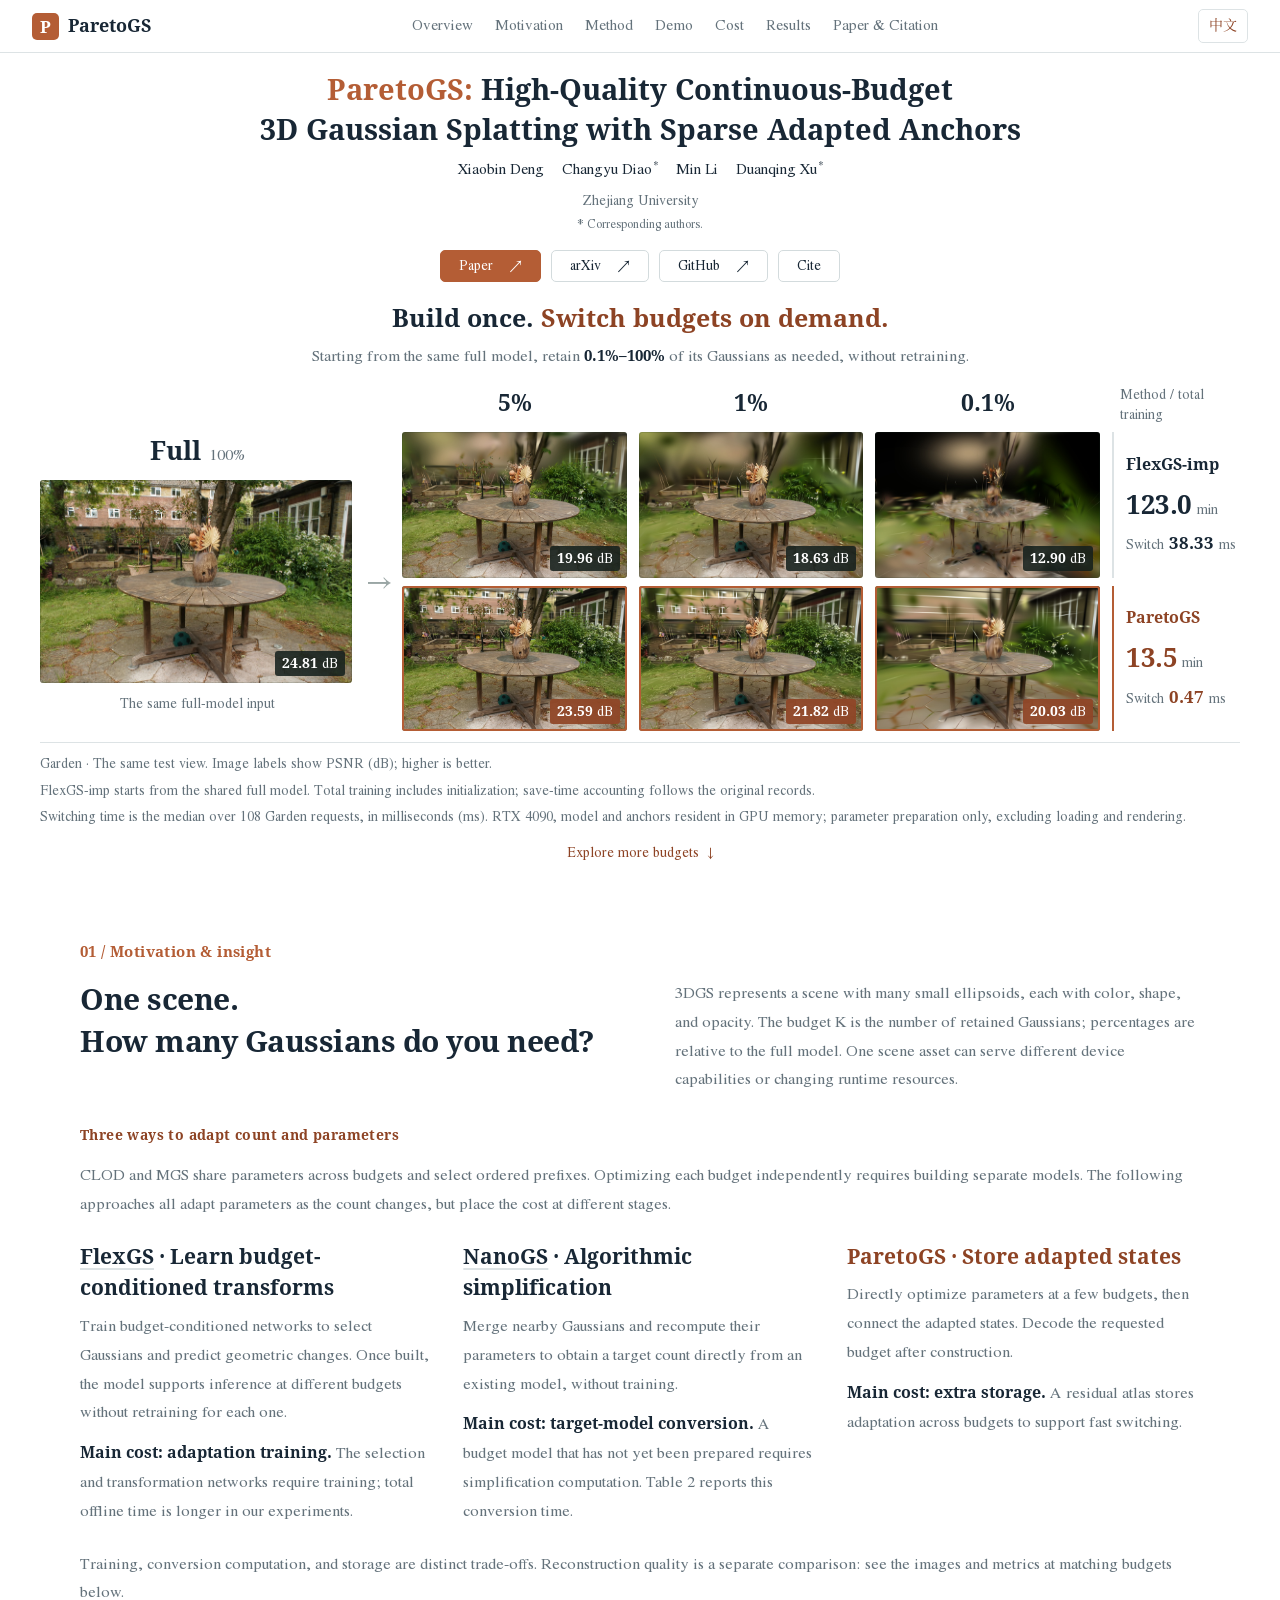
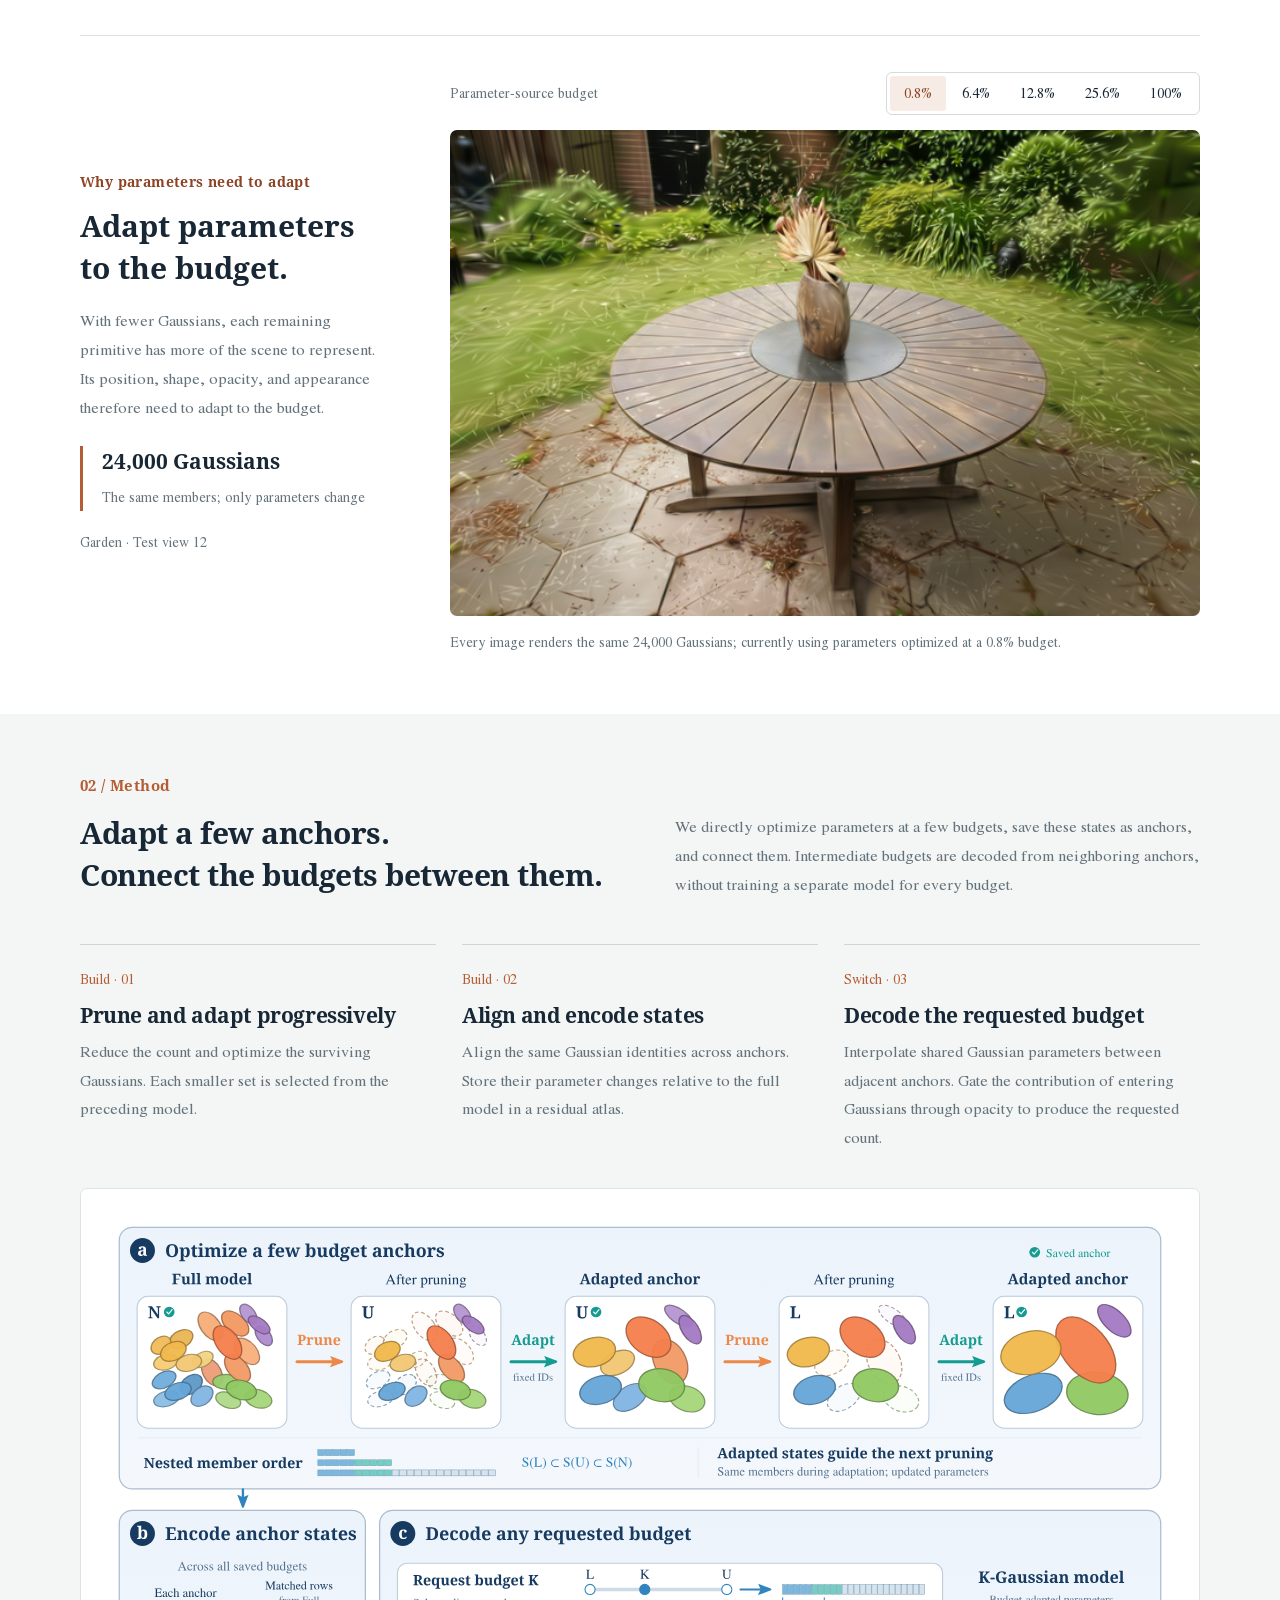
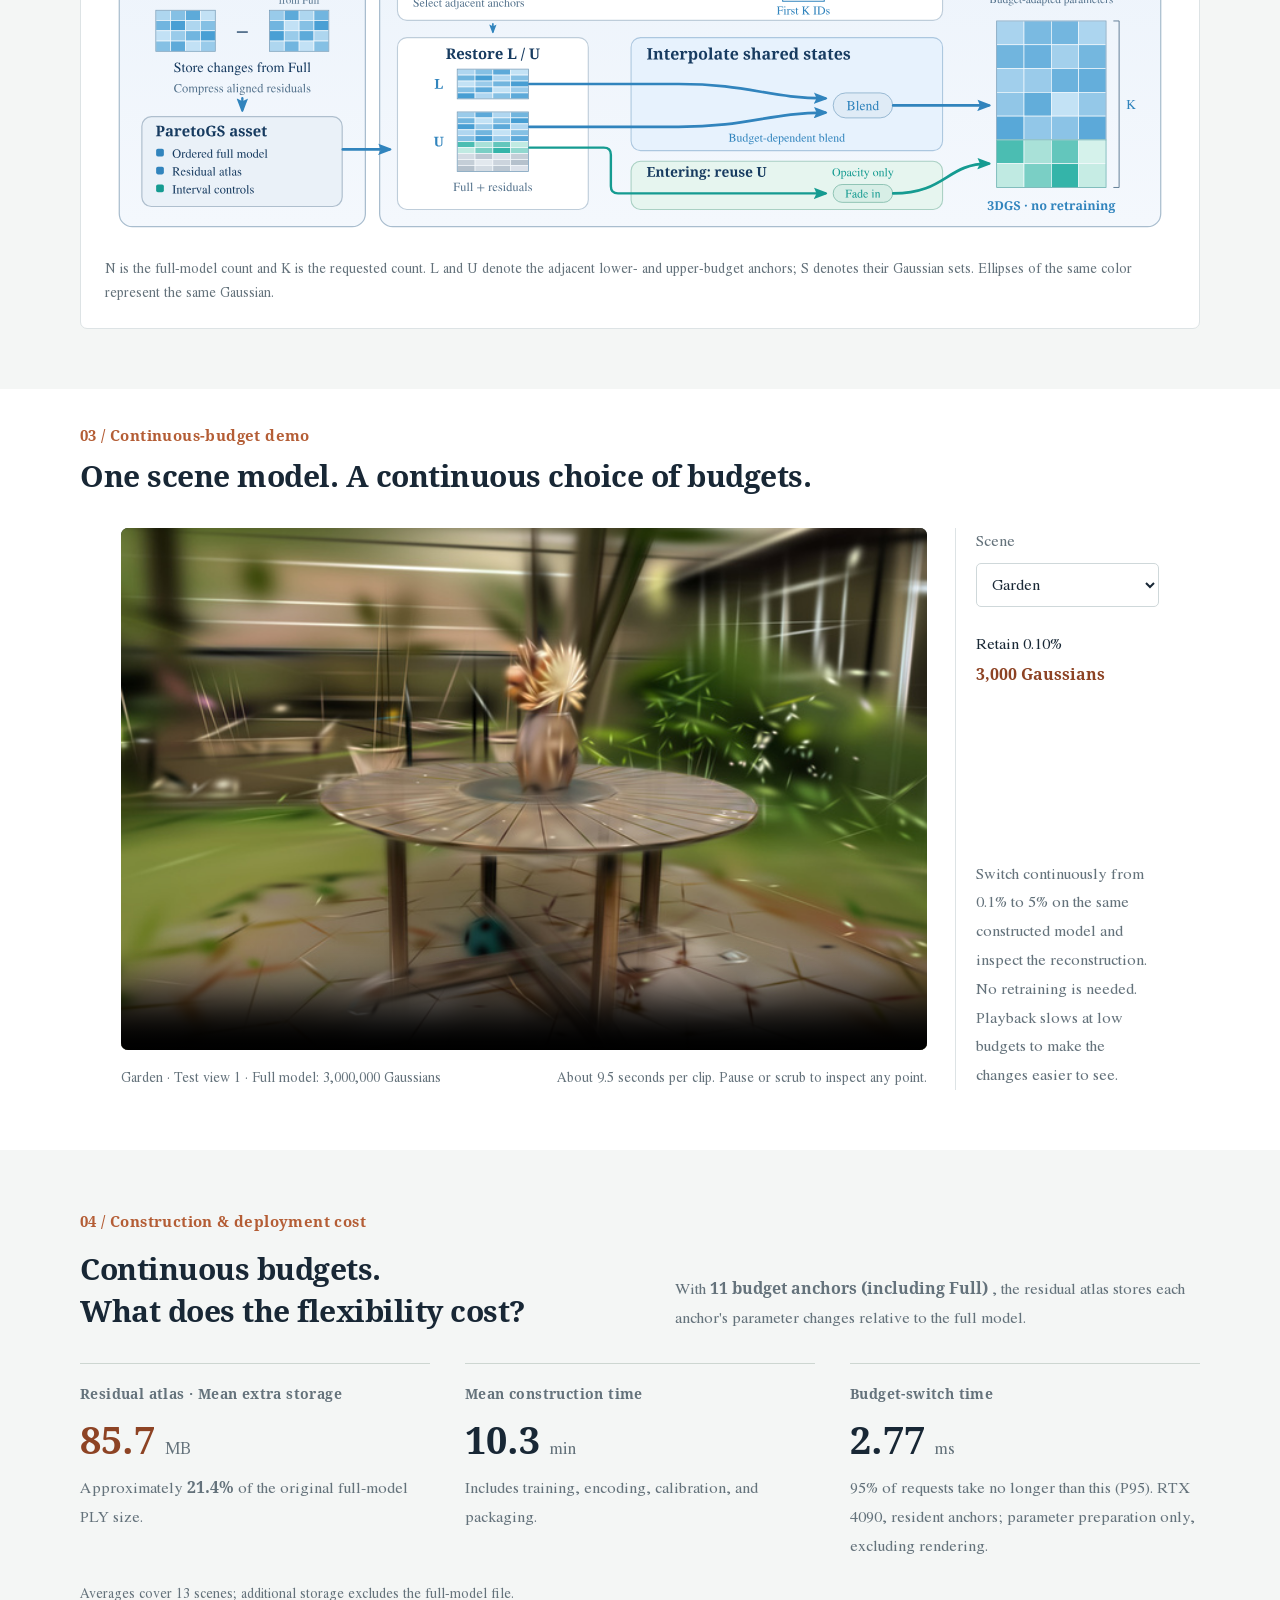
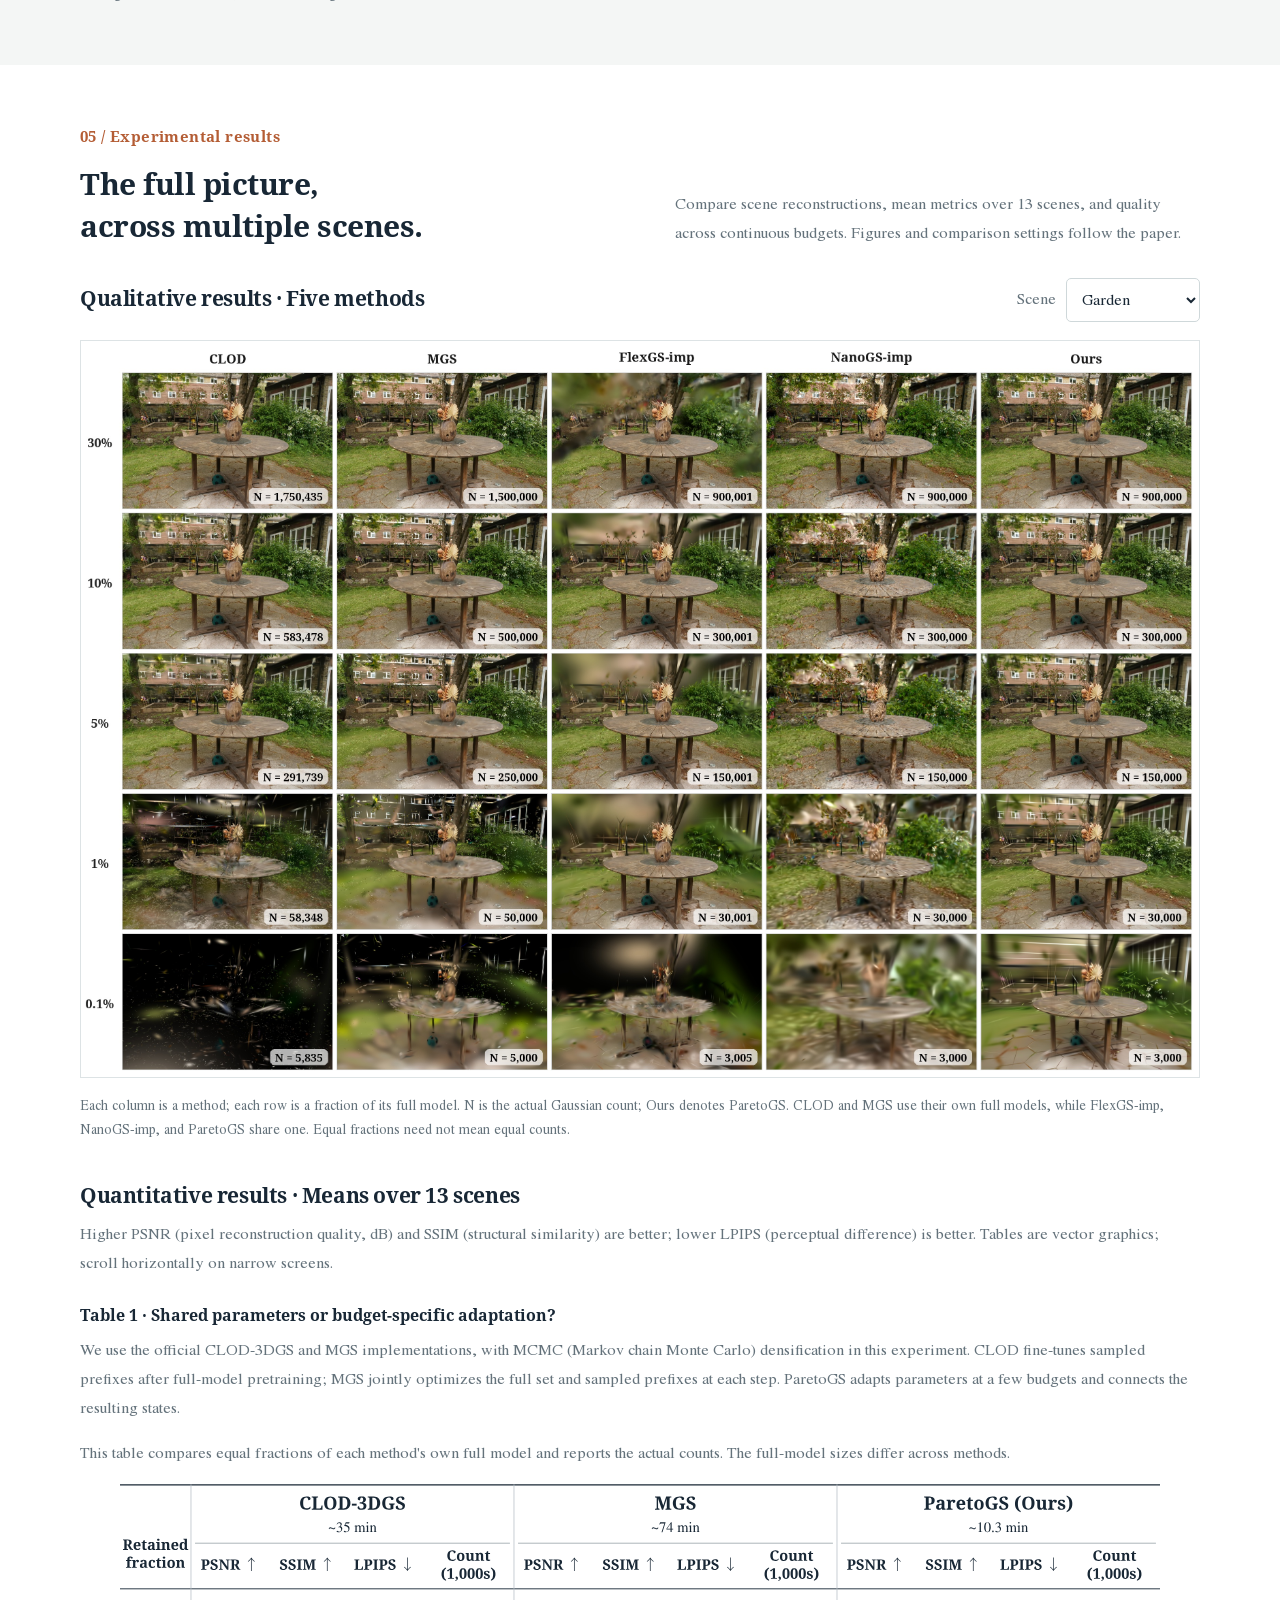
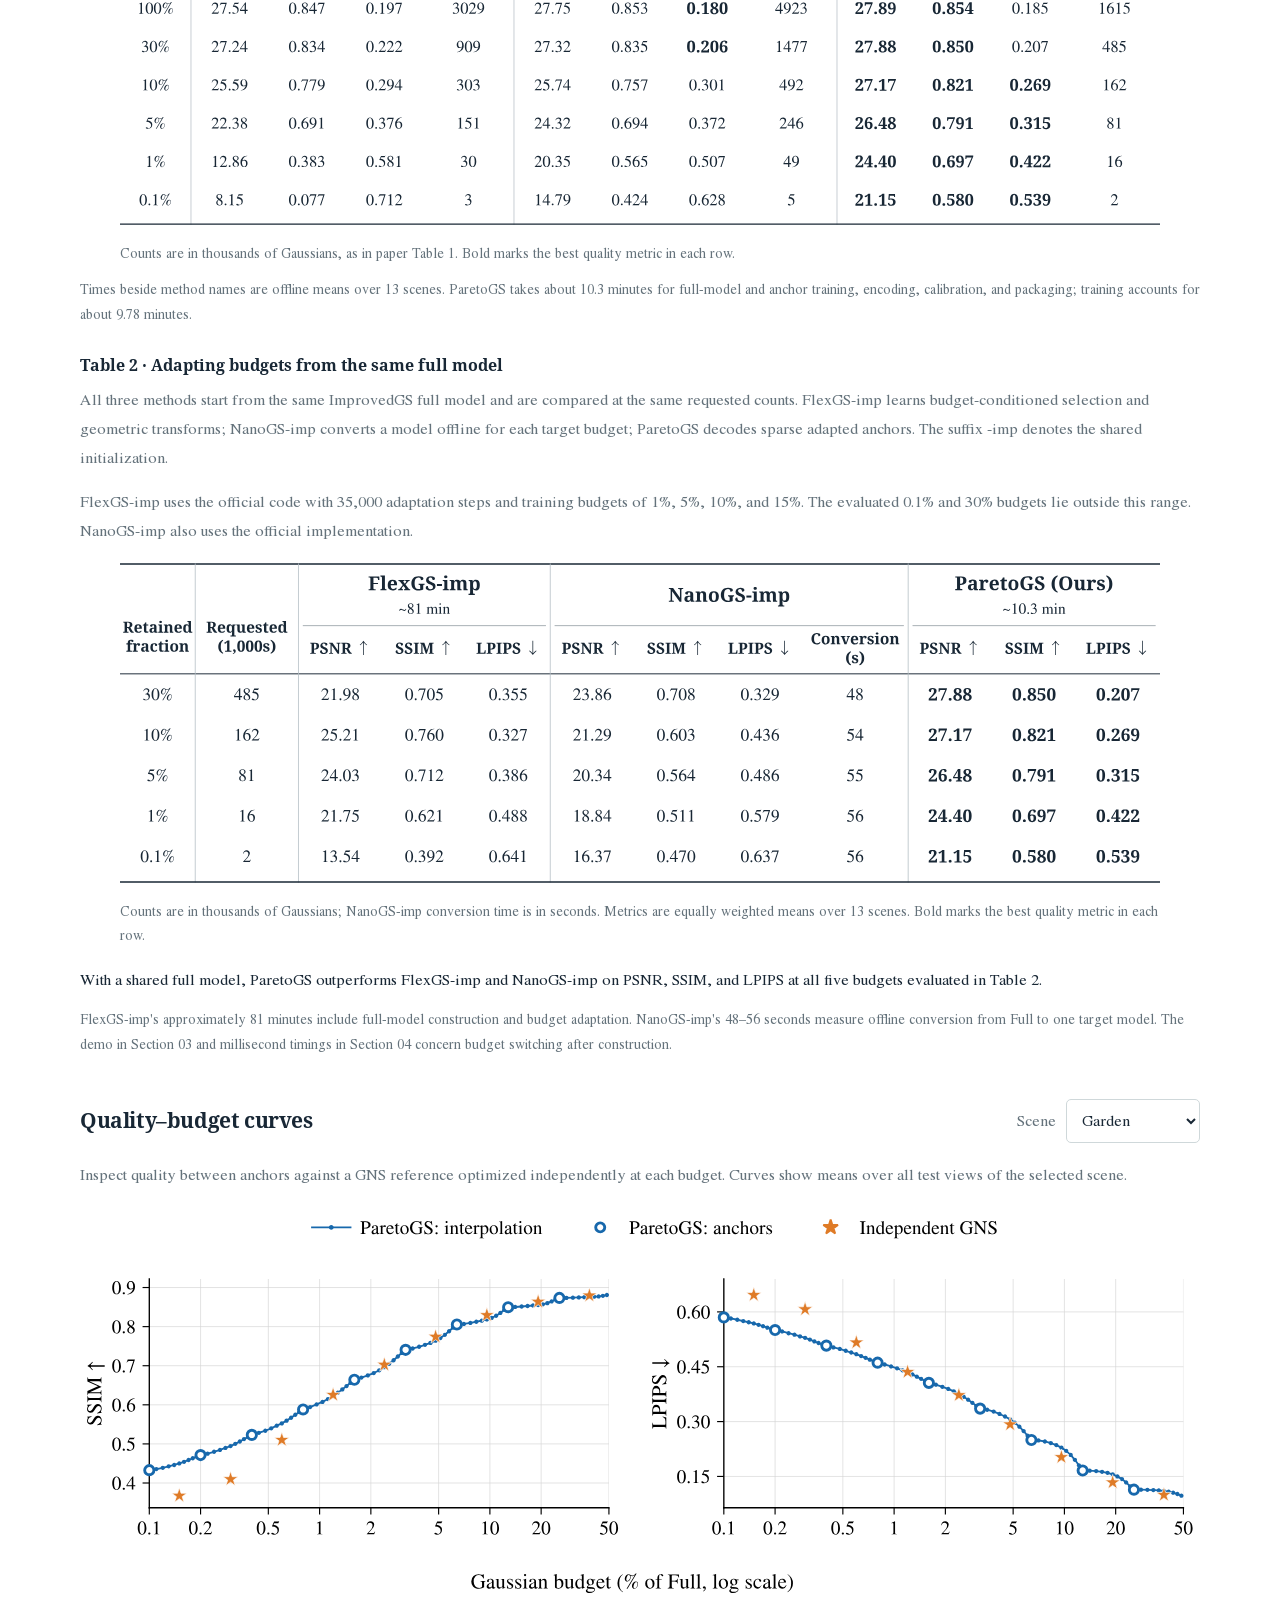
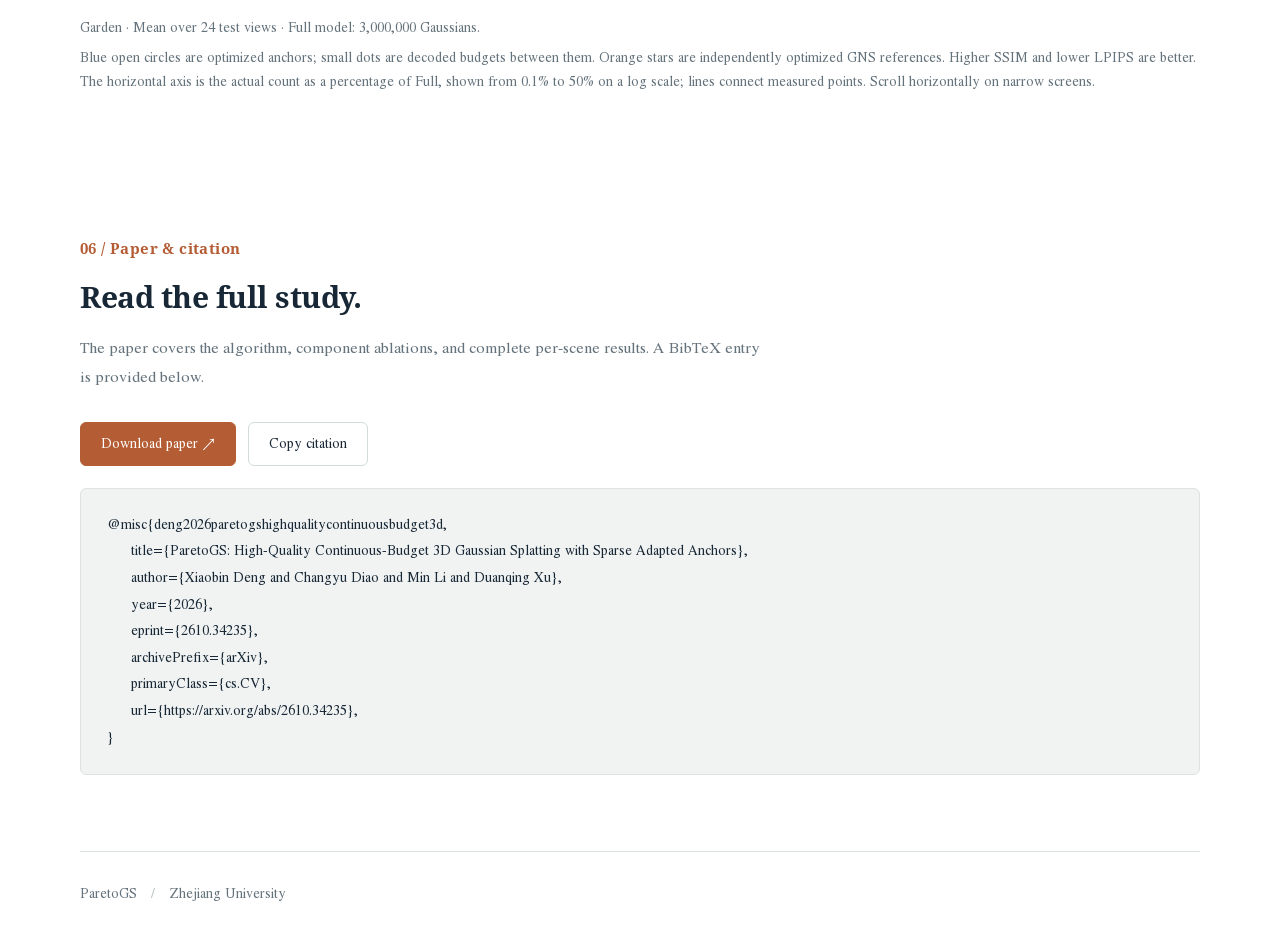
==== commit 84cf1098: "更新链接" ====
--- a/index.html
+++ b/index.html
@@ -3,10 +3,11 @@
 <head>
   <meta charset="utf-8">
   <meta name="viewport" content="width=device-width, initial-scale=1">
-  <link rel="alternate" hreflang="en" href="./">
-  <link rel="alternate" hreflang="zh-CN" href="zh.html">
+  <link rel="alternate" hreflang="en" href="https://xiaobin2001.github.io/ParetoGS-Web/">
+  <link rel="alternate" hreflang="zh-CN" href="https://xiaobin2001.github.io/ParetoGS-Web/zh.html">
   <meta name="description" content="ParetoGS connects sparse adapted anchors to decode high-quality 3D Gaussian Splatting (3DGS) scenes at continuous Gaussian-count budgets. Explore the method, interactive demos, results, and paper.">
   <title>ParetoGS: High-Quality Continuous-Budget 3D Gaussian Splatting with Sparse Adapted Anchors</title>
+  <link rel="canonical" href="https://xiaobin2001.github.io/ParetoGS-Web/">
   <link rel="stylesheet" href="style.css?v=2315cd05eb31">
   <script src="app.js?v=b6374b1d3e6d" defer></script>
   <meta name="robots" content="index, follow, max-image-preview:large, max-snippet:-1, max-video-preview:-1">
@@ -16,9 +17,13 @@
   <meta name="citation_author" content="Changyu Diao">
   <meta name="citation_author" content="Min Li">
   <meta name="citation_author" content="Duanqing Xu">
-  <meta name="citation_publication_date" content="2026">
+  <meta name="citation_publication_date" content="2026/10/25">
   <meta name="citation_language" content="en">
+  <meta name="citation_arxiv_id" content="2610.34235">
+  <meta name="citation_abstract_html_url" content="https://arxiv.org/abs/2610.34235">
+  <meta name="citation_pdf_url" content="https://xiaobin2001.github.io/ParetoGS-Web/assets/paper.pdf">
   <meta property="og:type" content="article">
+  <meta property="og:url" content="https://xiaobin2001.github.io/ParetoGS-Web/">
   <meta property="og:site_name" content="ParetoGS">
   <meta property="og:title" content="ParetoGS: High-Quality Continuous-Budget 3D Gaussian Splatting with Sparse Adapted Anchors">
   <meta property="og:description" content="ParetoGS connects sparse adapted anchors to decode high-quality 3D Gaussian Splatting (3DGS) scenes at continuous Gaussian-count budgets. Explore the method, interactive demos, results, and paper.">
@@ -27,7 +32,7 @@
   <meta name="twitter:card" content="summary">
   <meta name="twitter:title" content="ParetoGS: High-Quality Continuous-Budget 3D Gaussian Splatting with Sparse Adapted Anchors">
   <meta name="twitter:description" content="ParetoGS connects sparse adapted anchors to decode high-quality 3D Gaussian Splatting (3DGS) scenes at continuous Gaussian-count budgets. Explore the method, interactive demos, results, and paper.">
-  <link rel="alternate" hreflang="x-default" href="./">
+  <link rel="alternate" hreflang="x-default" href="https://xiaobin2001.github.io/ParetoGS-Web/">
   <script type="application/ld+json">
 {
   "@context": "https://schema.org",
@@ -81,8 +86,12 @@
   "encoding": {
     "@type": "MediaObject",
     "encodingFormat": "application/pdf",
-    "contentUrl": "assets/paper.pdf"
-  }
+    "contentUrl": "https://xiaobin2001.github.io/ParetoGS-Web/assets/paper.pdf"
+  },
+  "identifier": "arXiv:2610.34235",
+  "url": "https://arxiv.org/abs/2610.34235",
+  "datePublished": "2026-10-25",
+  "mainEntityOfPage": "https://xiaobin2001.github.io/ParetoGS-Web/"
 }
   </script>
 </head>
@@ -100,7 +109,7 @@
       <div class="paper-heading">
         <h1><span>ParetoGS:</span> High-Quality Continuous-Budget <br class="paper-title-break">3D Gaussian Splatting with Sparse Adapted Anchors</h1>
         <p class="authors"><span class="author-name">Xiaobin Deng</span> <span class="author-name">Changyu Diao<sup>*</sup></span> <span class="author-name">Min Li</span> <span class="author-name">Duanqing Xu<sup>*</sup></span></p><p class="affiliation">Zhejiang University</p><p class="author-note">* Corresponding authors.</p>
-        <div class="resource-links"><a class="button primary" href="assets/paper.pdf" target="_blank" rel="noopener">Paper <span aria-hidden="true">↗</span></a><button class="button resource-pending" type="button" disabled aria-label="arXiv: Coming soon"><span>arXiv</span><span class="resource-status">Coming soon</span></button><button class="button resource-pending" type="button" disabled aria-label="GitHub: Coming soon"><span>GitHub</span><span class="resource-status">Coming soon</span></button><button class="button resource-pending" type="button" disabled aria-label="Cite: Coming soon"><span>Cite</span><span class="resource-status">Coming soon</span></button></div>
+        <div class="resource-links"><a class="button primary" href="assets/paper.pdf" target="_blank" rel="noopener">Paper <span aria-hidden="true">↗</span></a><a class="button" href="https://arxiv.org/abs/2610.34235" target="_blank" rel="noopener">arXiv <span aria-hidden="true">↗</span></a><a class="button" href="https://github.com/XiaoBin2001/ParetoGS" target="_blank" rel="noopener">GitHub <span aria-hidden="true">↗</span></a><a class="button" href="#bibtex">Cite</a></div>
       </div>
 
 <div class="task-intro">
@@ -274,11 +283,14 @@
       </div>
     </section>
 
-    <section class="section shell citation-section" id="citation"><div class="section-intro"><span class="section-number">06 / Paper &amp; citation</span><h2>Read the full study.</h2><p>The paper covers the algorithm, component ablations, and complete per-scene results. A BibTeX entry is provided below.</p></div><div class="citation-head"><a class="button primary" href="assets/paper.pdf" target="_blank">Download paper ↗</a><button class="button" id="copy-citation">Copy citation</button></div><pre id="bibtex">@misc{deng2026paretogs,
-  title  = {ParetoGS: High-Quality Continuous-Budget 3D Gaussian
-            Splatting with Sparse Adapted Anchors},
-  author = {Xiaobin Deng and Changyu Diao and Min Li and Duanqing Xu},
-  year   = {2026}
+    <section class="section shell citation-section" id="citation"><div class="section-intro"><span class="section-number">06 / Paper &amp; citation</span><h2>Read the full study.</h2><p>The paper covers the algorithm, component ablations, and complete per-scene results. A BibTeX entry is provided below.</p></div><div class="citation-head"><a class="button primary" href="assets/paper.pdf" target="_blank">Download paper ↗</a><button class="button" id="copy-citation">Copy citation</button></div><pre id="bibtex">@misc{deng2026paretogshighqualitycontinuousbudget3d,
+      title={ParetoGS: High-Quality Continuous-Budget 3D Gaussian Splatting with Sparse Adapted Anchors},
+      author={Xiaobin Deng and Changyu Diao and Min Li and Duanqing Xu},
+      year={2026},
+      eprint={2610.34235},
+      archivePrefix={arXiv},
+      primaryClass={cs.CV},
+      url={https://arxiv.org/abs/2610.34235},
 }</pre><span class="copy-status" id="copy-status" role="status"></span></section>
   </main>
   <footer class="site-footer shell"><span>ParetoGS <span class="footer-divider">/</span> Zhejiang University</span></footer>
